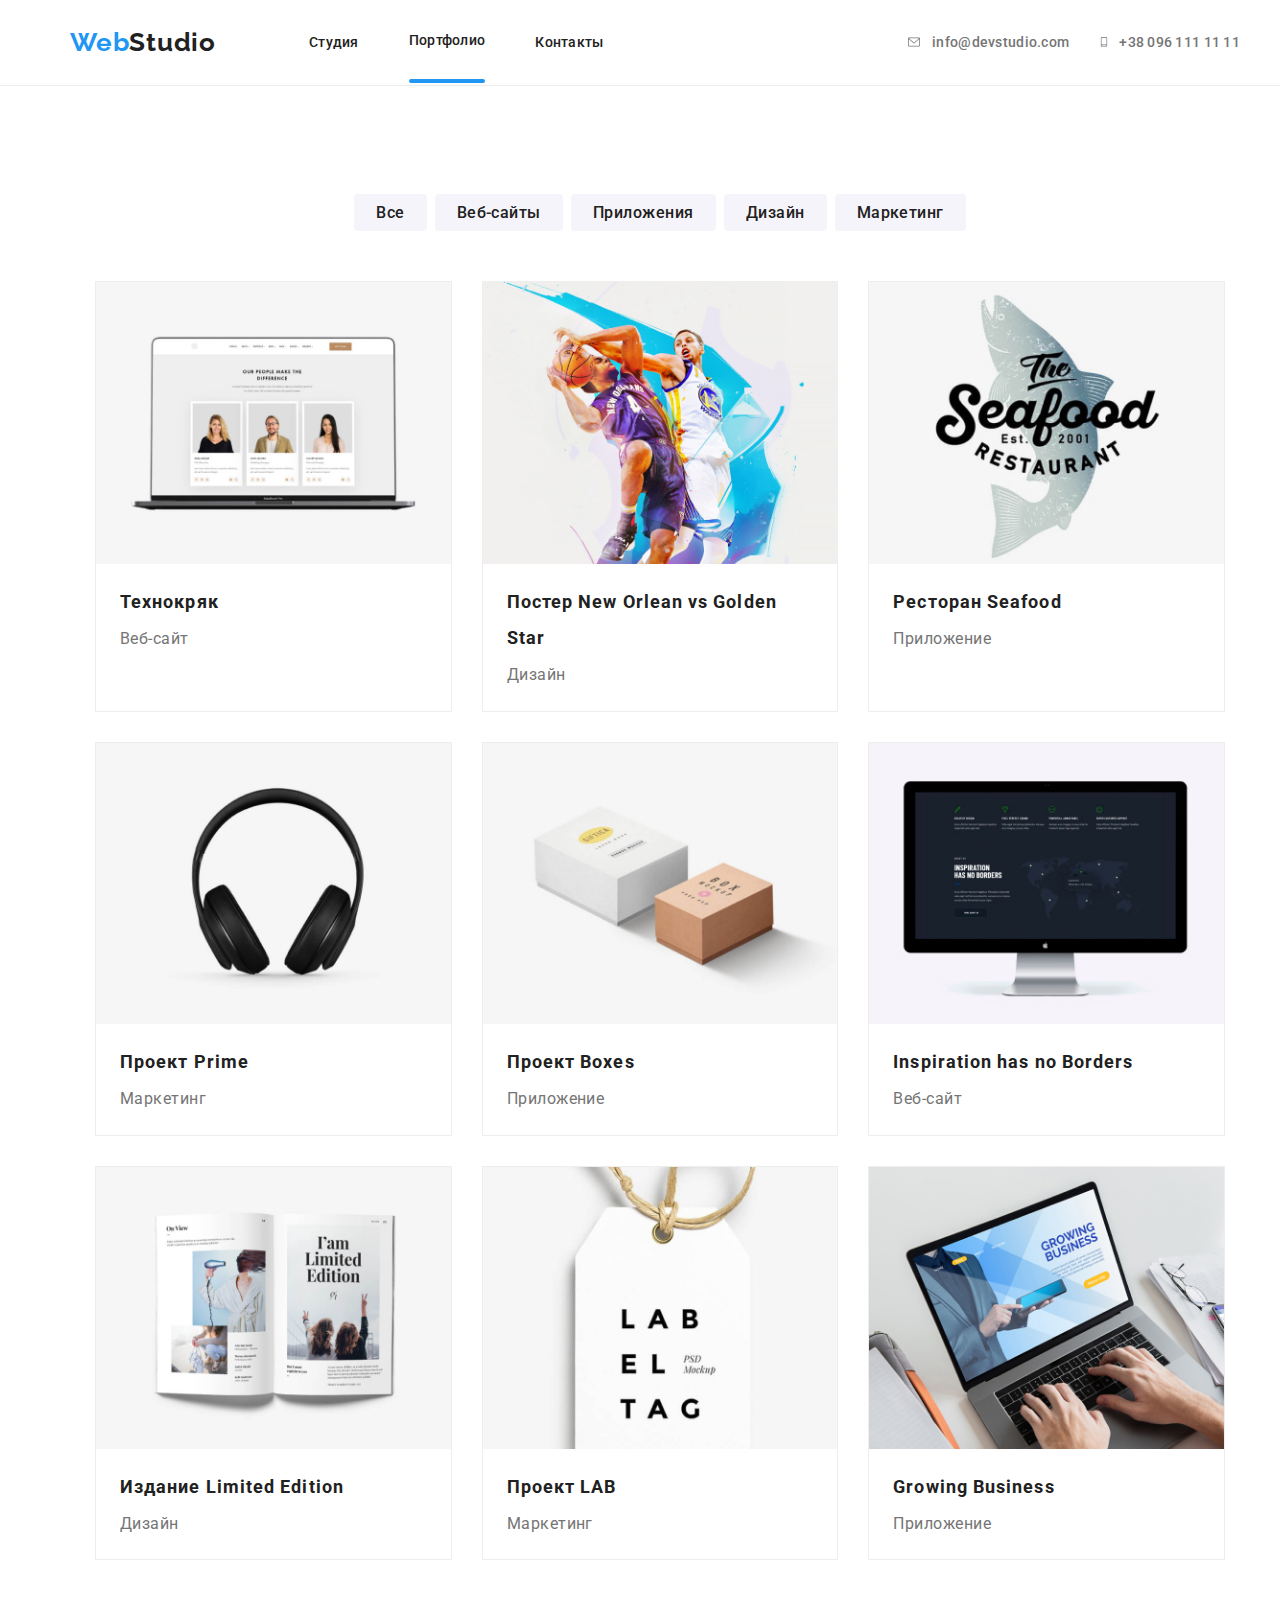
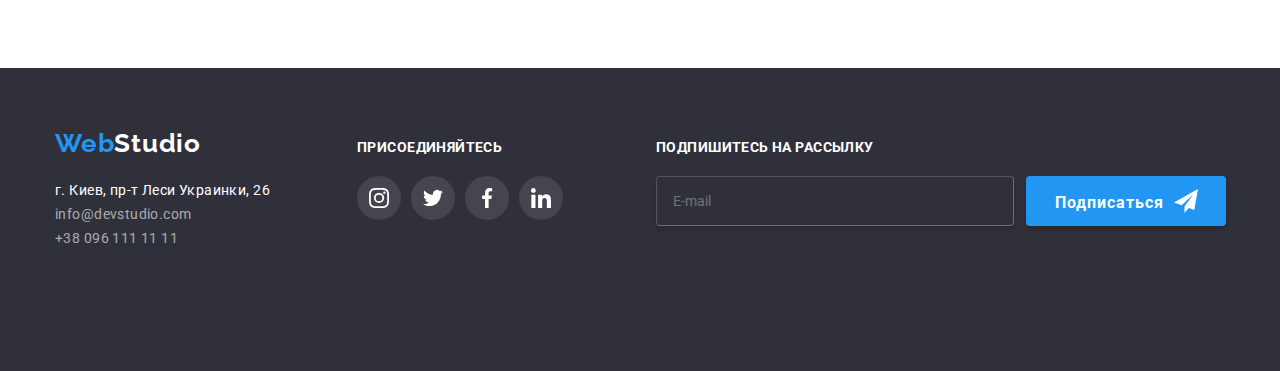
==== portfolio.html @ 93e74906 "first commit problem with burger button" ====
<!DOCTYPE html>
<html lang="ru">
  <head class="border">
    <meta charset="UTF-8" />
    <meta name="viewport" content="width=device-width, initial-scale=1.0" />
    <title>Портфолио</title>
     <link href="https://fonts.googleapis.com/css2?family=Raleway:wght@700&family=Roboto:wght@400;500;700;900&display=swap" rel="stylesheet">
     <!-- <link href="https://cdnjs.cloudflare.com/ajax/libs/modern-normalize/1.1.0/modern-normalize.min.css" rel="stylesheet"> -->
    <link rel="stylesheet" href="./css/main.min.css">
  </head>
  <body>
    <header class="page-header--border">
      <section class="section-header">
      <div class="container header-flex">
      <a href="" class="page-header__logo"><span class="page-header__logo--color">Web</span>Studio</a>
       <button type="button" 
            class="menu__button" aria-expanded="false" data-menu-button>
            <svg width="40px" height="40px" aria-label="Переключатель мобильного меню">
                <use class="icon-menu" href="/images/menu_24px.svg"></use>
                <use class="icon-cross" href="/images/sprite.svg#icon-close"></use>
            </svg>
        </button>

        <!-- Mobile backdrop -->
    <div class="menu" id="menu" data-menu>
        <div class="container mob-menu">         
            <nav class="nav">
                <ul class="navigation-list">
                    <li class="navigation-list__item">
                        <a href="./index.html"
                            class="navigation-list__link navigation-list__link--active">Студия</a>
                    </li>
                    <li class="navigation-list__item">
                        <a href="./portfolio.html" class="navigation-list__link">Портфолио</a>
                    </li>
                    <li class="navigation-list__item">
                        <a href="" class="navigation-list__link">Контакты</a>
                    </li>
                </ul>
            </nav>
              
            <div class="contacts">
                <ul class="contacts-list">
                    <li class="contacts-list__item">
                        <a href="tel:+380961111111" 
                        class="contacts-list__link contacts-list__link-phone">
                           +38 096 111 11 11</a>
                    </li>
                    <li class="contacts-list__item">
                        <a href="mailto:info@devstudio.com" class="contacts-list__link contacts-list__link-mail">
                            info@devstudio.com</a>
                    </li>
                        
                </ul>
                <ul class="social">
                    <li class="social__item">
                        <a class="social__link" href="">Instagram</a>
                    </li>
                    <li class="social__item">
                        <a class="social__link" href="">Twitter</a>
                    </li>
                    <li class="social__item">
                        <a class="social__link" href="">Facebook</a>
                    </li>
                    <li class="social__item">
                        <a class="social__link" href="">LinkedIn</a>
                    </li>
                </ul>
            </div>
        </div>
    </div>
      <nav>
        <ul class="main-nav">
          <li class="main-nav__item"><a class="main-nav__link" href="./index.html">Студия</a></li>
          <li class="main-nav__item"><a class="main-nav__link main-nav__link--active" href="">Портфолио</a></li>
          <li class="main-nav__item"><a class="main-nav__link" href="">Контакты</a></li>
        </ul>
      </nav>
      <ul class="contact-list">
        <li class ="contact-list__item"><a class ="contact-list__mail" href="mailto:info@devstudio.com">
          <svg class="icon-envelope" width= "12px" height="16px">
                <use href="/images/sprite.svg#icon-envelope "></use>
          </svg>info@devstudio.com</a></li>
        <li class ="contact-list__item"><a class ="contact-list__tel" href="tel:+38 096 111 11 11">
          <svg class="icon-smartphone" width="10px" height="16px">
                <use href= "/images/sprite.svg#icon-smartphone"></use>
          </svg>+38 096 111 11 11</a></li>
      </ul>
      </div>
      </section>
    </header>
    <main>
      <section class="button-section">
        <div class="container">
        <ul class="selection-list">
          <li class="selection-list__item"><button type="button" class="selection-list__buttons">Все</button></li>
          <li class="selection-list__item" ><button type="button" class="selection-list__buttons">Веб-сайты</button></li>
          <li class="selection-list__item"><button type="button" class="selection-list__buttons">Приложения</button></li>
          <li class="selection-list__item" ><button type="button" class="selection-list__buttons">Дизайн</button></li>
          <li class="selection-list__item"><button type="button" class="selection-list__buttons">Маркетинг</button></li>
        </ul>
   <ul class="photoes-list">
   <li class="photoes-list__item"><a href="" class="photoes-list__link">
      <div class="photoes-list__block">
         <picture>
          <source srcset="images/tehnokryak.jpg 370w, images/desktop@2x/Tehnokryak_desktop@2x.jpg 740w" type="image/jpeg" media="(min-width: 1200px)" sizes="(min-width: 1200px) 370px, 100vw">
          <source srcset="images/tablet/tehnokryakTablet.jpg 354w, images/tablet/tehnokryakTablet@2x.jpg 708w" type="image/jpeg" media="(min-width: 768px)" sizes="(min-width: 768px) 354px, 100vw">
          <source srcset="images/mobile/tehnokryakMobile.jpg 450w, images/mobile/tehnokryakMobile@2x.jpg 900w" type="image/jpeg" media="(max-width: 767px)" sizes="(max-width: 767px) 450px, 100vw">
          <img src="./images/people.jpg"
                class="photoes__image" 
                alt="планшет с изображением  трех людей">
                </picture>
        <p class="photoes-list__text">Технокряк это современная площадка распространения коронавируса. Компании используют эту платформу для цифрового шпионажа и атак на защищённые сервера конкурентов.</p></div>
      <div class="photoes-list__nameblock">
        <p class="photoes-list__name">Технокряк</p><span>Веб-сайт</span></div></a></li>
   <li class="photoes-list__item">
     <a href="" class="photoes-list__link">
     <div class="photoes-list__block">
       <picture>
          <source srcset="images/poster.jpg 370w, images/desktop@2x/Poster_desktop@2x.jpg 740w" type="image/jpeg" media="(min-width: 1200px)" sizes="(min-width: 1200px) 370px, 100vw">
          <source srcset="images/tablet/PosterTablet.jpg 354w, images/tablet/PosterTablet@2x.jpg 708w" type="image/jpeg" media="(min-width: 768px)" sizes="(min-width: 768px) 354px, 100vw">
          <source srcset="images/mobile/posterMobile.jpg 450w, images/mobile/posterMobile@2x.jpg 900w" type="image/jpeg" media="(max-width: 767px)" sizes="(max-width: 767px) 450px, 100vw">
          <img src="images/poster.jpg"
                class="photoes__image" 
                alt="два игрока баскетбола">
       </picture>
      <p class="photoes-list__text">Технокряк это современная площадка распространения коронавируса. Компании используют эту платформу для цифрового шпионажа и атак на защищённые сервера конкурентов.</p></div>
      <div class="photoes-list__nameblock">
        <p class="photoes-list__name">Постер New Orlean vs Golden Star</p><span>Дизайн<span></div></a></li>
   <li class="photoes-list__item">
     <a href="" class="photoes-list__link">
     <div class="photoes-list__block">
        <picture>
          <source srcset="images/seafood.jpg 370w, images/desktop@2x/Seafood_desktop@2x.jpg 740w" type="image/jpeg" media="(min-width: 1200px)" sizes="(min-width: 1200px) 370px, 100vw">
          <source srcset="images/tablet/SeafoodTablet.jpg 354w, images/tablet/SeafoodTablet@2x.jpg 708w" type="image/jpeg" media="(min-width: 768px)" sizes="(min-width: 768px) 354px, 100vw">
          <source srcset="images/mobile/seafoodMobile.jpg 450w, images/mobile/seafoodMobile@2x.jpg 900w" type="image/jpeg" media="(max-width: 767px)" sizes="(max-width: 767px) 450px, 100vw">
          <img src="images/seafood.jpg"
                class="photoes__image" 
                alt="рыба и надпись The Seafood restaurant">
        </picture>
      <p class="photoes-list__text">Технокряк это современная площадка распространения коронавируса. Компании используют эту платформу для цифрового шпионажа и атак на защищённые сервера конкурентов.</p></div>
       <div class="photoes-list__nameblock">
         <p class="photoes-list__name">Ресторан Seafood</p><span>Приложение</span></div></a></li>
   <li class="photoes-list__item">
     <a href="" class="photoes-list__link">
     <div class="photoes-list__block">
        <picture>
          <source srcset="images/proekt_prime.jpg 370w, images/desktop@2x/Prime_desktop@2x.jpg 740w" type="image/jpeg" media="(min-width: 1200px)" sizes="(min-width: 1200px) 370px, 100vw">
          <source srcset="images/tablet/PrimeTablet.jpg 354w, images/tablet/PrimeTablet@2x.jpg 708w" type="image/jpeg" media="(min-width: 768px)" sizes="(min-width: 768px) 354px, 100vw">
          <source srcset="images/mobile/primeMobile.jpg 450w, images/mobile/primeMobile@2x.jpg 900w" type="image/jpeg" media="(max-width: 767px)" sizes="(max-width: 767px) 450px, 100vw">
          <img src="images/proekt_prime.jpg"
                class="photoes__image" 
                alt="черные головные наушники">
        </picture>
      <p class="photoes-list__text">Технокряк это современная площадка распространения коронавируса. Компании используют эту платформу для цифрового шпионажа и атак на защищённые сервера конкурентов.</p></div>
       <div class="photoes-list__nameblock">
         <p class="photoes-list__name">Проект Prime</p><span>Маркетинг</span></div></a></li>
   <li class="photoes-list__item">
     <a href="" class="photoes-list__link">
     <div class="photoes-list__block">
        <picture>
          <source srcset="images/proekt_boxes.jpg 370w, images/desktop@2x/Boxes_desktop@2x.jpg 740w" type="image/jpeg" media="(min-width: 1200px)" sizes="(min-width: 1200px) 370px, 100vw">
          <source srcset="images/tablet/BoxesTablet.jpg 354w, images/tablet/BoxesTablet@2x.jpg 708w" type="image/jpeg" media="(min-width: 768px)" sizes="(min-width: 768px) 354px, 100vw">
          <source srcset="images/mobile/boxesMobile.jpg 450w, images/mobile/boxesMobile@2x.jpg 900w" type="image/jpeg" media="(max-width: 767px)" sizes="(max-width: 767px) 450px, 100vw">
          <img src="images/proekt_prime.jpg"
                class="photoes__image" 
                alt="две коробки">
        </picture>
      <p class="photoes-list__text">Технокряк это современная площадка распространения коронавируса. Компании используют эту платформу для цифрового шпионажа и атак на защищённые сервера конкурентов.</p></div>
       <div class="photoes-list__nameblock">
         <p class="photoes-list__name"> Проект Boxes</p><span>Приложение</span></div></a></li>
   <li class="photoes-list__item">
     <a href="" class="photoes-list__link">
     <div class="photoes-list__block">
        <picture>
          <source srcset="images/inspiration.jpg 370w, images/desktop@2x/Inspiration_Desktop@2x.jpg 740w" type="image/jpeg" media="(min-width: 1200px)" sizes="(min-width: 1200px) 370px, 100vw">
          <source srcset="images/tablet/inspirationTablet.jpg 354w, images/tablet/inspirationTablet@2x.jpg 708w" type="image/jpeg" media="(min-width: 768px)" sizes="(min-width: 768px) 354px, 100vw">
          <source srcset="images/mobile/inspirationMobile.jpg 450w, images/mobile/inspirationMobile@2x.jpg 900w" type="image/jpeg" media="(max-width: 767px)" sizes="(max-width: 767px) 450px, 100vw">
          <img src="images/inspiration.jpg"
                class="photoes__image" 
                alt="монитор компьютера">
        </picture>
      <p class="photoes-list__text">Технокряк это современная площадка распространения коронавируса. Компании используют эту платформу для цифрового шпионажа и атак на защищённые сервера конкурентов.</p></div>
       <div class="photoes-list__nameblock">
         <p class="photoes-list__name">Inspiration has no Borders</p><span>Веб-сайт</span></div></a></li>
   <li class="photoes-list__item">
     <a href="" class="photoes-list__link">
     <div class="photoes-list__block">
       <picture>
          <source srcset="images/limited_edition.jpg 370w, images/desktop@2x/Limited_desktop@2x.jpg 740w" type="image/jpeg" media="(min-width: 1200px)" sizes="(min-width: 1200px) 370px, 100vw">
          <source srcset="images/tablet/editionTablet.jpg 354w, images/tablet/editionTablet@2x.jpg 708w" type="image/jpeg" media="(min-width: 768px)" sizes="(min-width: 768px) 354px, 100vw">
          <source srcset="images/mobile/editionMobile.jpg 450w, images/mobile/editionMobile@2x.jpg 900w" type="image/jpeg" media="(max-width: 767px)" sizes="(max-width: 767px) 450px, 100vw">
          <img src="images/limited_edition.jpg"
                class="photoes__image" 
                alt="журнал в развороте">
       </picture>
      <p class="photoes-list__text">Технокряк это современная площадка распространения коронавируса. Компании используют эту платформу для цифрового шпионажа и атак на защищённые сервера конкурентов.</p></div>
       <div class="photoes-list__nameblock">
         <p class="photoes-list__name">Издание Limited Edition</p><span>Дизайн</span></div></a></li>
   <li class="photoes-list__item">
     <a href="" class="photoes-list__link">
     <div class="photoes-list__block">
        <picture>
          <source srcset="images/lab.jpg 370w, images/desktop@2x/Lab_Desktop@2x.jpg 740w" type="image/jpeg" media="(min-width: 1200px)" sizes="(min-width: 1200px) 370px, 100vw">
          <source srcset="images/tablet/labTablet.jpg 354w, images/tablet/labTablet@2x.jpg 708w" type="image/jpeg" media="(min-width: 768px)" sizes="(min-width: 768px) 354px, 100vw">
          <source srcset="images/mobile/labMobile.jpg 450w, images/mobile/labMobile@2x.jpg 900w" type="image/jpeg" media="(max-width: 767px)" sizes="(max-width: 767px) 450px, 100vw">
          <img src="images/lab.jpg"
                class="photoes__image" 
                alt="белая бирка с надписью LAB EL TAG">
       </picture>
      <p class="photoes-list__text">Технокряк это современная площадка распространения коронавируса. Компании используют эту платформу для цифрового шпионажа и атак на защищённые сервера конкурентов.</p></div>
      <div class="photoes-list__nameblock">
        <p class="photoes-list__name">Проект LAB</p><span>Маркетинг</span></div></a></li>
   <li class="photoes-list__item">
     <a href="" class="photoes-list__link">
     <div class="photoes-list__block">
       <picture>
          <source srcset="images/growing.jpg 370w, images/desktop@2x/Growing_Desktop@2x.jpg 740w" type="image/jpeg" media="(min-width: 1200px)" sizes="(min-width: 1200px) 370px, 100vw">
          <source srcset="images/tablet/growingTablet.jpg 354w, images/tablet/growingTablet@2x.jpg 708w" type="image/jpeg" media="(min-width: 768px)" sizes="(min-width: 768px) 354px, 100vw">
          <source srcset="images/mobile/growingMobile.jpg 450w, images/mobile/growingMobile@2x.jpg 900w" type="image/jpeg" media="(max-width: 767px)" sizes="(max-width: 767px) 450px, 100vw">
          <img src="images/growing.jpg"
                class="photoes__image" 
                alt="белая бирка с надписью LAB EL TAG">
       </picture>
      <p class="photoes-list__text">Технокряк это современная площадка распространения коронавируса. Компании используют эту платформу для цифрового шпионажа и атак на защищённые сервера конкурентов.</p></div>
      <div class="photoes-list__nameblock">
        <p class="photoes-list__name">Growing Business</p><span>Приложение</span></div></a></li>
   </ul>
        </div>
      </section>
    </main>
     <!--Adress-->  
    <footer>
      <section class="adress-section">
        <div class= "container">
         <div class="adress-container">   
     <a href="" class="adress-container__link"><span class="adress-container__logo--color">Web</span>Studio</a>
    <address class="adress-list">
<p class="adress-list__text">г. Киев, пр-т Леси Украинки, 26 </p>
<a class="adress-list__item" href="mailto:info@devstudio.com" > info@devstudio.com</a>
<a class="adress-list__item" href="tel:+38 096 111 11 11" >+38 096 111 11 11</a>
    </address>
      </div>  
       <!--Join us block--> 
     <div class="join-block">  
    <h3 class="join-block__title">Присоединяйтесь</h3>
    <ul class="social-footlist">
    <li class="social-footlist__item"><a href="" class="social-footlist__link" aria-label="Instagram">
        <svg class="instagram" height="20px" width="20px">
            <use href="images/sprite.svg#icon-instagram"></use>
        </svg>
    </a>
</li>
   <li class="social-footlist__item"><a href="" class="social-footlist__link" aria-label="Twitter">
        <svg class="twitter" height="20px" width="20px">
            <use href="images/sprite.svg#icon-twitter"></use>
        </svg>
    </a>
</li>
    <li class="social-footlist__item"><a href="" class="social-footlist__link" aria-label="Facebook">
         <svg class="facebook" height="20px" width="20px">
            <use href="images/sprite.svg#icon-facebook"></use>
        </svg>
    </a>
</li>
    <li class="social-footlist__item"><a href="" class="social-footlist__link" aria-label="Linkedin">
        <svg class="linkedin" height="20px" width="20px">
            <use href="images/sprite.svg#icon-linkedin"></use>
        </svg> 
    </a>
</li>
       </ul>
         </div>
         <div class="sign-block">
        <h3 class="sign-block__title">Подпишитесь на рассылку</h3>
        <form class="form-group">
        <input class="form-group__input" type="mail" name ="mail" placeholder="E-mail"/>
        <button class="form-group__button" type="submit">Подписаться
            <svg class="icon-send" width="24px" height="24px">
                <use href="images/sprite.svg#icon-icon-send"></use>
            </svg>
        </button>
        </form>
    </div>
        </div>
    </section>
    </footer>
  </body>
  <script src="menu.js"></script>
</html>
---- css/main.min.css ----
/*! modern-normalize v1.1.0 | MIT License | https://github.com/sindresorhus/modern-normalize */*,::before,::after{-webkit-box-sizing:border-box;box-sizing:border-box}html{line-height:1.15;-webkit-text-size-adjust:100%;-moz-tab-size:4;-o-tab-size:4;tab-size:4}body{margin:0;font-family:system-ui,-apple-system,"Segoe UI",Roboto,Helvetica,Arial,sans-serif,"Apple Color Emoji","Segoe UI Emoji"}hr{height:0;color:inherit}abbr[title]{-webkit-text-decoration:underline dotted;text-decoration:underline dotted}b,strong{font-weight:bolder}code,kbd,samp,pre{font-family:ui-monospace,SFMono-Regular,Consolas,"Liberation Mono",Menlo,monospace;font-size:1em}small{font-size:80%}sub,sup{font-size:75%;line-height:0;position:relative;vertical-align:baseline}sub{bottom:-0.25em}sup{top:-0.5em}table{text-indent:0;border-color:inherit}button,input,optgroup,select,textarea{font-family:inherit;font-size:100%;line-height:1.15;margin:0}button,select{text-transform:none}button,[type=button],[type=reset],[type=submit]{-webkit-appearance:button}::-moz-focus-inner{border-style:none;padding:0}:-moz-focusring{outline:1px dotted ButtonText}:-moz-ui-invalid{box-shadow:none}legend{padding:0}progress{vertical-align:baseline}::-webkit-inner-spin-button,::-webkit-outer-spin-button{height:auto}[type=search]{-webkit-appearance:textfield;outline-offset:-2px}::-webkit-search-decoration{-webkit-appearance:none}::-webkit-file-upload-button{-webkit-appearance:button;font:inherit}summary{display:list-item}html{-webkit-box-sizing:border-box;box-sizing:border-box}*,*::before,*::after{-webkit-box-sizing:inherit;box-sizing:inherit}body{display:block;background-color:#fff;color:#212121;font-family:"Roboto",sans-serif;font-size:14px;font-weight:700}h1,h2,h3,h4,h5,h6,p{margin:0;padding:0}a{text-decoration:none}ul{list-style:none}img{display:block;max-width:100%;height:auto}.item{padding:0;margin:0;list-style:none}.container{padding-left:15px;padding-right:15px;margin:0 auto}@media screen and (min-width: 480px){.container{width:480px}}@media screen and (min-width: 768px){.container{width:768px}}@media screen and (min-width: 1200px){.container{width:1200px}}.header-flex{display:-webkit-box;display:-ms-flexbox;display:flex;-webkit-box-align:center;-ms-flex-align:center;align-items:center}.sign-block__title,.join-block__title{font-size:14px;line-height:1.2;letter-spacing:.03em;text-transform:uppercase;margin-bottom:20px;color:#fff}.page-header__logo{font-family:"Raleway",sans-serif;font-style:normal;font-weight:700;font-size:26px;line-height:1.2;letter-spacing:.03em;color:#212121;-webkit-box-align:center;-ms-flex-align:center;align-items:center;-ms-flex-item-align:center;align-self:center}.page-header__logo--color{color:#2196f3}.menu__button{display:-webkit-inline-box;display:-ms-inline-flexbox;display:inline-flex;margin:0;padding:0;border:none;background-color:transparent;position:relative;z-index:100;margin-left:auto}.menu__button svg{fill:#212121}@media screen and (min-width: 768px){.menu__button{display:none}}.menu__button:hover svg,.menu__button:focus svg{fill:#2196f3}.menu__button .icon-menu{display:block;z-index:90}.menu__button .icon-cross{display:none}.menu__button.is-open .icon-cross{display:block;z-index:90}.menu__button.is-open .icon-menu{display:none}.menu.is-open{opacity:1;visibility:visible}@media screen and (max-width: 767px){.menu{position:fixed;top:0;left:0;width:100vw;height:100vh;background-color:#fff;z-index:99;opacity:0;visibility:hidden;-webkit-transition:opacity 250ms cubic-bezier(0.4, 0, 0.2, 1),visibility 250ms cubic-bezier(0.4, 0, 0.2, 1);-o-transition:opacity 250ms cubic-bezier(0.4, 0, 0.2, 1),visibility 250ms cubic-bezier(0.4, 0, 0.2, 1);transition:opacity 250ms cubic-bezier(0.4, 0, 0.2, 1),visibility 250ms cubic-bezier(0.4, 0, 0.2, 1)}.menu.is-hidden{opacity:1;visibility:visible}}.mob-menu{position:relative;height:100%;background-color:#fff;display:-webkit-box;display:-ms-flexbox;display:flex;-webkit-box-orient:vertical;-webkit-box-direction:normal;-ms-flex-direction:column;flex-direction:column;-webkit-box-pack:justify;-ms-flex-pack:justify;justify-content:space-between;padding-top:10px;padding-bottom:48px;overflow:hidden}@media screen and (min-width: 768px){.mob-menu{display:none}}.navigation-list__link{display:block;font-weight:500;font-size:40px;line-height:1.17;letter-spacing:.02em;color:#212121;text-decoration:none;margin-top:30px}.navigation-list__link:not(last-child){margin-bottom:32px}.navigation-list__link--active{font-weight:500;font-size:40px;line-height:1.17;letter-spacing:.02em;color:#2196f3}@media screen and (min-width: 767px){.contacts-list{padding-top:21px;padding-bottom:21px}}@media screen and (min-width: 768px){.contacts-list__item:not(:last-child){margin-bottom:10px}}@media screen and (min-width: 1200px){.contacts-list__item:not(:last-child){margin-right:30px;margin-bottom:0px}}.contacts-list__link{display:-webkit-box;display:-ms-flexbox;display:flex;-webkit-box-align:center;-ms-flex-align:center;align-items:center;color:#757575;font-weight:500;font-size:14px;line-height:1.14;letter-spacing:.02em;text-decoration:none}@media screen and (min-width: 767px){.contacts-list__link:hover,.contacts-list__link:focus{color:#2196f3;-webkit-transition:color 250ms cubic-bezier(0.4, 0, 0.2, 1);-o-transition:color 250ms cubic-bezier(0.4, 0, 0.2, 1);transition:color 250ms cubic-bezier(0.4, 0, 0.2, 1)}}@media screen and (min-width: 768px)and (max-width: 1199px){.contacts-list__link{font-size:12px;line-height:1.16}}.contacts-list__link-phone{font-weight:500;font-size:34px;line-height:1.17;letter-spacing:.02em;color:#2196f3}@media screen and (max-width: 768px){.contacts-list__link-phone{margin-bottom:32px}}.contacts-list__link-mail{font-weight:500;font-size:24px;line-height:1.16;letter-spacing:.02em;color:#757575}.social{display:-webkit-box;display:-ms-flexbox;display:flex;-ms-flex-wrap:wrap;flex-wrap:wrap;margin-top:64px}.social__item{padding-right:10px}.social__item:not(:first-child){padding-left:10px}.social__item:not(:last-child){border-right:1px solid rgba(33,33,33,.2)}.social__link{font-weight:500;font-size:18px;line-height:1.22;letter-spacing:.02em;color:#2196f3}.section-header{padding-left:15px;padding-right:15px;margin:0 auto}@media screen and (min-width: 481px)and (max-width: 768px){.section-header{max-width:768px}}@media screen and (min-width: 769px){.section-header{max-width:1200px}}.main-nav{display:none;visibility:hidden}@media screen and (min-width: 768px)and (max-width: 1200px){.main-nav{visibility:visible;display:-webkit-box;display:-ms-flexbox;display:flex;-webkit-box-align:center;-ms-flex-align:center;align-items:center;margin-left:88px;margin-top:0;margin-bottom:0;padding-left:0}}@media screen and (min-width: 1200px){.main-nav{visibility:visible;display:-webkit-box;display:-ms-flexbox;display:flex;margin-left:93px;-webkit-box-align:center;-ms-flex-align:center;align-items:center;margin-top:0;margin-bottom:0;padding-left:0}}.main-nav__link{font-family:"Roboto",sans-serif;font-weight:500;font-size:14px;line-height:1.2;letter-spacing:.02em;color:#212121;cursor:pointer;display:block;padding-top:32px;padding-bottom:32px;-webkit-transition:color 250ms cubic-bezier(0.4, 0, 0.2, 1);-o-transition:color 250ms cubic-bezier(0.4, 0, 0.2, 1);transition:color 250ms cubic-bezier(0.4, 0, 0.2, 1)}.main-nav__item:not(:last-child){margin-right:50px}.main-nav__link:hover,.main-nav__link:focus{color:#2196f3}.main-nav__link--active::after{content:"";position:relative;display:block;top:30px;bottom:-1px;width:100%;height:4px;border-radius:2px;background-color:#2196f3;-webkit-animation:zoomIn .5s ease;animation:zoomIn .5s ease}@-webkit-keyframes zoomIn{from{opacity:0;-webkit-transform:scale3d(0.3, 0.3, 0.3);transform:scale3d(0.3, 0.3, 0.3)}50%{opacity:1}}@keyframes zoomIn{from{opacity:0;-webkit-transform:scale3d(0.3, 0.3, 0.3);transform:scale3d(0.3, 0.3, 0.3)}50%{opacity:1}}.contact-list{display:none;visibility:hidden}@media screen and (min-width: 768px){.contact-list{visibility:visible;display:block}}@media screen and (min-width: 1200px){.contact-list{visibility:visible;display:-webkit-box;display:-ms-flexbox;display:flex;-ms-flex-line-pack:center;align-content:center;margin:0;margin-left:auto;padding:0}}.contact-list__item{color:#757575;font-style:normal;font-weight:500;line-height:1.2;letter-spacing:.02em;fill:#757575}@media screen and (min-width: 768px){.contact-list__item{font-size:12px}}@media screen and (min-width: 1200px){.contact-list__item{font-size:14px}}@media screen and (min-width: 1200px){.contact-list__item:last-child{margin-left:30px}}.contact-list__mail,.contact-list__tel{display:-webkit-box;display:-ms-flexbox;display:flex;-webkit-box-align:center;-ms-flex-align:center;align-items:center;-webkit-box-pack:center;-ms-flex-pack:center;justify-content:center;color:#757575;-webkit-transition:color 250ms cubic-bezier(0.4, 0, 0.2, 1);-o-transition:color 250ms cubic-bezier(0.4, 0, 0.2, 1);transition:color 250ms cubic-bezier(0.4, 0, 0.2, 1)}@media screen and (min-width: 1200px){.contact-list__mail,.contact-list__tel{padding-top:32px;padding-bottom:32px}}.contact-list__mail{display:-webkit-box;display:-ms-flexbox;display:flex;-webkit-box-align:center;-ms-flex-align:center;align-items:center}@media screen and (min-width: 768px)and (max-width: 1200px){.contact-list__mail{margin-bottom:10px}}.icon-envelope{margin-right:10px;margin-left:15px}.contact-list__mail:hover .icon-envelope,.contact-list__mail:focus .icon-envelope{fill:#2196f3}@media screen and (min-width: 768px){.icon-envelope{width:14px;height:10px}}@media screen and (min-width: 1200px){.icon-envelope{width:16px;height:12px}}.icon-smartphone{margin-right:10px}.contact-list__tel:hover .icon-smartphone,.contact-list__tel:focus .icon-smartphone{fill:#2196f3}@media screen and (min-width: 768px){.icon-smartphone{width:10px;height:14px}}@media screen and (min-width: 1200px){.icon-smartphone{width:10px;height:16px}}.contact-list__item:hover .contact-list__mail,.contact-list__item:focus .contact-list__mail{color:#2196f3}.contact-list__item:hover .contact-list__tel,.contact-list__item:focus .contact-list__tel{color:#2196f3}.hero{padding:200px 15px;margin:0 auto;width:100%;background-image:-webkit-gradient(linear, left top, right top, from(rgba(47, 48, 58, 0.5)), to(rgba(47, 48, 58, 0.3))),url(/images/mobile/imgMobile.jpg);background-image:-o-linear-gradient(left, rgba(47, 48, 58, 0.5), rgba(47, 48, 58, 0.3)),url(/images/mobile/imgMobile.jpg);background-image:linear-gradient(to right, rgba(47, 48, 58, 0.5), rgba(47, 48, 58, 0.3)),url(/images/mobile/imgMobile.jpg);background-size:cover;background-color:#2f303a}@media(min-device-pixel-ratio: 2),(-webkit-min-device-pixel-ratio: 2),(-o-min-device-pixel-ratio: 2/1),(min-resolution: 192dpi),(min-resolution: 2dppx){.hero{background-image:-webkit-gradient(linear, left top, right top, from(rgba(47, 48, 58, 0.5)), to(rgba(47, 48, 58, 0.3))),url(/images/mobile/imgMobile@2x.jpg);background-image:-o-linear-gradient(left, rgba(47, 48, 58, 0.5), rgba(47, 48, 58, 0.3)),url(/images/mobile/imgMobile@2x.jpg);background-image:linear-gradient(to right, rgba(47, 48, 58, 0.5), rgba(47, 48, 58, 0.3)),url(/images/mobile/imgMobile@2x.jpg)}}@media screen and (min-width: 768px){.hero{background-image:-webkit-gradient(linear, left top, right top, from(rgba(47, 48, 58, 0.5)), to(rgba(47, 48, 58, 0.3))),url(/images/tablet/HeaderTablet.jpg);background-image:-o-linear-gradient(left, rgba(47, 48, 58, 0.5), rgba(47, 48, 58, 0.3)),url(/images/tablet/HeaderTablet.jpg);background-image:linear-gradient(to right, rgba(47, 48, 58, 0.5), rgba(47, 48, 58, 0.3)),url(/images/tablet/HeaderTablet.jpg);background-size:cover}}@media screen and (min-width: 768px)and (min-device-pixel-ratio: 2),screen and (min-width: 768px)and (-webkit-min-device-pixel-ratio: 2),screen and (min-width: 768px)and (-o-min-device-pixel-ratio: 2/1),screen and (min-width: 768px)and (min-resolution: 192dpi),screen and (min-width: 768px)and (min-resolution: 2dppx){.hero{background-image:-webkit-gradient(linear, left top, right top, from(rgba(47, 48, 58, 0.5)), to(rgba(47, 48, 58, 0.3))),url(/images/tablet/HeaderTablet@2x.jpg);background-image:-o-linear-gradient(left, rgba(47, 48, 58, 0.5), rgba(47, 48, 58, 0.3)),url(/images/tablet/HeaderTablet@2x.jpg);background-image:linear-gradient(to right, rgba(47, 48, 58, 0.5), rgba(47, 48, 58, 0.3)),url(/images/tablet/HeaderTablet@2x.jpg)}}@media screen and (min-width: 1200px){.hero{background-image:-webkit-gradient(linear, left top, right top, from(rgba(47, 48, 58, 0.5)), to(rgba(47, 48, 58, 0.3))),url(/images/Img.jpg);background-image:-o-linear-gradient(left, rgba(47, 48, 58, 0.5), rgba(47, 48, 58, 0.3)),url(/images/Img.jpg);background-image:linear-gradient(to right, rgba(47, 48, 58, 0.5), rgba(47, 48, 58, 0.3)),url(/images/Img.jpg);background-size:cover}}@media screen and (min-width: 1200px)and (min-device-pixel-ratio: 2),screen and (min-width: 1200px)and (-webkit-min-device-pixel-ratio: 2),screen and (min-width: 1200px)and (-o-min-device-pixel-ratio: 2/1),screen and (min-width: 1200px)and (min-resolution: 192dpi),screen and (min-width: 1200px)and (min-resolution: 2dppx){.hero{background-image:-webkit-gradient(linear, left top, right top, from(rgba(47, 48, 58, 0.5)), to(rgba(47, 48, 58, 0.3))),url(/images/desktop@2x/ImgDesktop@2x.jpg);background-image:-o-linear-gradient(left, rgba(47, 48, 58, 0.5), rgba(47, 48, 58, 0.3)),url(/images/desktop@2x/ImgDesktop@2x.jpg);background-image:linear-gradient(to right, rgba(47, 48, 58, 0.5), rgba(47, 48, 58, 0.3)),url(/images/desktop@2x/ImgDesktop@2x.jpg);background-size:cover}}.hero-title{font-size:26px;line-height:1.6;max-width:360px;color:#fff;font-weight:900;letter-spacing:.06em;text-transform:uppercase;font-family:"Roboto",sans-serif;text-align:center;margin-right:auto;margin-left:auto;margin-bottom:30px}@media screen and (min-width: 1200px){.hero-title{font-size:44px;line-height:1.4;max-width:696px}}.hero-button{display:-webkit-box;display:-ms-flexbox;display:flex;-webkit-box-align:center;-ms-flex-align:center;align-items:center;-webkit-box-pack:center;-ms-flex-pack:center;justify-content:center;text-align:center;font-weight:700;font-size:16px;line-height:1.9;color:#fff;border-radius:4px;cursor:pointer;width:200px;height:50px;border:1px solid transparent;background-color:#2196f3;margin-left:auto;margin-right:auto;overflow:hidden;-webkit-transition:background-color 250ms cubic-bezier(0.4, 0, 0.2, 1),color 250ms cubic-bezier(0.4, 0, 0.2, 1);-o-transition:background-color 250ms cubic-bezier(0.4, 0, 0.2, 1),color 250ms cubic-bezier(0.4, 0, 0.2, 1);transition:background-color 250ms cubic-bezier(0.4, 0, 0.2, 1),color 250ms cubic-bezier(0.4, 0, 0.2, 1)}.hero-button:hover,.hero-button:focus{-webkit-box-shadow:0px,4px,4px,0px rgba(0,0,0,.15);box-shadow:0px,4px,4px,0px rgba(0,0,0,.15);background-color:#1194f8;border:1px solid #047abe}.backdrop{position:fixed;top:0;left:0;width:100%;height:100%;background-color:rgba(0,0,0,.2)}.is-hidden{opacity:0;visibility:visible;pointer-events:none;-webkit-transition:opacity 250ms ease;-o-transition:opacity 250ms ease;transition:opacity 250ms ease}.modal-block{position:absolute;top:50%;left:50%;-webkit-transform:translate(-50%, -50%);-ms-transform:translate(-50%, -50%);transform:translate(-50%, -50%);height:581px;width:528px;-webkit-box-shadow:0px 1px 3px rgba(0,0,0,.12),0px 1px 1px rgba(0,0,0,.14),0px 2px 1px rgba(0,0,0,.2);box-shadow:0px 1px 3px rgba(0,0,0,.12),0px 1px 1px rgba(0,0,0,.14),0px 2px 1px rgba(0,0,0,.2);border-radius:4px;background-color:#fff;opacity:1;-webkit-transition:opacity 250ms ease-in;-o-transition:opacity 250ms ease-in;transition:opacity 250ms ease-in}.modal-block__btn--closed{position:absolute;top:8px;right:8px;padding:0;margin:0;cursor:pointer;width:30px;height:30px;background-color:#fff;border:1px solid rgba(0,0,0,.1);border-radius:50%;font-size:25px;display:-webkit-box;display:-ms-flexbox;display:flex;-webkit-box-align:center;-ms-flex-align:center;align-items:center;-webkit-box-pack:center;-ms-flex-pack:center;justify-content:center;-webkit-transition:color 250ms cubic-bezier(0.4, 0, 0.2, 1);-o-transition:color 250ms cubic-bezier(0.4, 0, 0.2, 1);transition:color 250ms cubic-bezier(0.4, 0, 0.2, 1)}.modal-block__btn--closed:hover,.modal-block__btn--closed:focus{color:#2196f3}.modal-group{margin:40px}.modal-group__title{font-style:normal;font-weight:900;font-size:20px;line-height:1;letter-spacing:.03em;color:#212121;margin-bottom:12px}.modal-form{display:-webkit-box;display:-ms-flexbox;display:flex;-webkit-box-align:center;-ms-flex-align:center;align-items:center;-webkit-box-pack:center;-ms-flex-pack:center;justify-content:center;display:block}.modal-form__label{font-style:normal;font-weight:400;font-size:12px;line-height:1.2;letter-spacing:.01em;color:#757575}.modal-form__input{width:100%;height:40px;border:1px solid rgba(33,33,33,.2);-webkit-box-sizing:border-box;box-sizing:border-box;border-radius:4px;margin-bottom:10px;margin-top:4px;padding:0px 10px 0px 42px;-webkit-transition:border-color 250ms cubic-bezier(0.4, 0, 0.2, 1);-o-transition:border-color 250ms cubic-bezier(0.4, 0, 0.2, 1);transition:border-color 250ms cubic-bezier(0.4, 0, 0.2, 1)}.modal-form__input--position{position:relative;width:100%}.modal-form__input--position:hover .modal-form__input,.modal-form__input--position:focus .modal-form__input{border-color:#2196f3}.modal-form__icon{position:absolute;width:18px;height:18px;left:12px;top:0;-webkit-transform:translateY(-10%);-ms-transform:translateY(-10%);transform:translateY(-10%);fill:#212121;-webkit-transition:fill 250ms cubic-bezier(0.4, 0, 0.2, 1);-o-transition:fill 250ms cubic-bezier(0.4, 0, 0.2, 1);transition:fill 250ms cubic-bezier(0.4, 0, 0.2, 1)}.modal-form__input:hover+.modal-form__icon,.modal-form__input:focus+.modal-form__icon{fill:#2196f3}.modal-form__comment{width:100%;height:120px;resize:none;border:1px solid rgba(33,33,33,.2);-webkit-box-sizing:border-box;box-sizing:border-box;border-radius:4px;margin-top:4px;margin-bottom:20px;-webkit-transition:border-color 250ms cubic-bezier(0.4, 0, 0.2, 1);-o-transition:border-color 250ms cubic-bezier(0.4, 0, 0.2, 1);transition:border-color 250ms cubic-bezier(0.4, 0, 0.2, 1)}.modal-form__comment:hover,.modal-form__comment:focus{border-color:#2196f3}.modal-form__comment:hover[placeholder],.modal-form__comment:focus[placeholder]{font-style:normal;font-weight:400;font-size:12px;line-height:1.2;letter-spacing:.01em;color:rgba(255,255,255,.6);padding:12px 16px}.modal-form__btn--send{width:200px;height:50px;background-color:#188ce8;border:transparent;-webkit-box-shadow:0px 4px 4px rgba(0,0,0,.15);box-shadow:0px 4px 4px rgba(0,0,0,.15);border-radius:4px;font-style:normal;font-weight:700;font-size:16px;line-height:1.8;letter-spacing:.06em;color:#fff;text-align:center;-webkit-box-pack:center;-ms-flex-pack:center;justify-content:center;margin-left:124px;margin-top:20px;cursor:pointer}.checkbox{font-style:normal;font-weight:400;font-size:14px;line-height:1.7;letter-spacing:.03em;color:#757575;display:-webkit-box;display:-ms-flexbox;display:flex;-webkit-box-align:center;-ms-flex-align:center;align-items:center}.checkbox-body{position:absolute;z-index:-1;opacity:0}.checkbox::before{content:"";display:block;width:16px;height:16px;border:1px solid #212121;border-radius:2px;margin-left:8px;margin-right:8px;-webkit-transition:border-color 250ms cubic-bezier(0.4, 0, 0.2, 1);-o-transition:border-color 250ms cubic-bezier(0.4, 0, 0.2, 1);transition:border-color 250ms cubic-bezier(0.4, 0, 0.2, 1)}.checkbox-body:hover+.checkbox::before,.checkbox-body:focus+.checkbox::before{border-color:#2196f3}.checkbox-body:checked+.checkbox::before{background-color:#2196f3;background-image:url(../images/icon-check.svg);background-repeat:no-repeat;background-position:center;background-size:contain;border-color:transparent;-webkit-transition:background-image 250ms cubic-bezier(0.4, 0, 0.2, 1);-o-transition:background-image 250ms cubic-bezier(0.4, 0, 0.2, 1);transition:background-image 250ms cubic-bezier(0.4, 0, 0.2, 1)}.checkbox__link{text-decoration:underline;color:#2196f3}.do-section{background-color:#fff;padding:60px 15px;margin:0 auto}@media screen and (min-width: 1200px){.do-section{padding:94px 15px}}.do-list{display:block;padding-left:0;margin:0}@media screen and (min-width: 768px)and (max-width: 1199px){.do-list{display:-webkit-box;display:-ms-flexbox;display:flex;-ms-flex-wrap:wrap;flex-wrap:wrap}}@media screen and (min-width: 1200px){.do-list{display:-webkit-box;display:-ms-flexbox;display:flex;-webkit-box-pack:center;-ms-flex-pack:center;justify-content:center}}@media screen and (min-width: 480px){.do-list__item{max-width:450px;margin-bottom:30px}}@media screen and (min-width: 768px)and (max-width: 1199px){.do-list__item{max-width:354px;width:50%;margin-bottom:30px}.do-list__item:nth-child(even){margin-left:30px}}@media screen and (min-width: 1200px){.do-list__item:not(:last-child){margin-right:30px}}.do-list__block{max-width:450px;height:120px;background-color:#f5f4fa;border-radius:4px;margin-bottom:30px;display:-webkit-box;display:-ms-flexbox;display:flex;-webkit-box-pack:center;-ms-flex-pack:center;justify-content:center;-webkit-box-align:center;-ms-flex-align:center;align-items:center}@media screen and (min-width: 1200px){.do-list__block{display:-webkit-box;display:-ms-flexbox;display:flex;-webkit-box-align:center;-ms-flex-align:center;align-items:center;-webkit-box-pack:center;-ms-flex-pack:center;justify-content:center;max-width:270px}}.do-list__title{font-weight:700;font-size:14px;line-height:1.5;letter-spacing:.03em;text-transform:uppercase;margin-bottom:10px}.do-list__paragraf{font-weight:400;font-style:normal;font-size:14px;line-height:1.5;letter-spacing:.03em;color:#757575;text-align:left}.picture-section{background-color:#fff;padding:0 15px 94px;margin:0 auto}@media screen and (max-width: 1199px){.picture-section{display:none;visibility:hidden}}.picture-section__title{font-weight:700;font-size:36px;line-height:1.2;letter-spacing:.03em;text-align:center;margin-bottom:50px}.picture-list{display:-webkit-box;display:-ms-flexbox;display:flex;margin:0;padding:0}.picture-list__item:not(:last-child){margin-right:30px}.picture-list__thumb{position:relative}.picture-list__text{position:absolute;bottom:0;right:0;background-color:rgba(47,48,58,.8);width:100%;height:70px;display:-webkit-box;display:-ms-flexbox;display:flex;color:#fff;font-style:700;font-size:14px;line-height:1;letter-spacing:.03em;text-transform:uppercase;-webkit-box-pack:center;-ms-flex-pack:center;justify-content:center;-webkit-box-align:center;-ms-flex-align:center;align-items:center}.team-section{background-color:#f5f4fa;margin:0 auto;padding-bottom:60px;padding-top:60px}@media screen and (min-width: 1200px){.team-section{padding-bottom:94px;padding-top:94px}}.team-section__title{font-weight:700;font-size:28px;line-height:1.2;text-align:center;letter-spacing:.03em;text-align:center;margin-bottom:30px}@media screen and (min-width: 1200px){.team-section__title{margin-bottom:50px;font-size:36px}}.photo-list{display:-webkit-box;display:-ms-flexbox;display:flex;-ms-flex-wrap:wrap;flex-wrap:wrap;padding:0;margin:0}@media screen and (min-width: 768px){.photo-list__item:not(:last-child){margin-right:30px}}@media screen and (max-width: 1199px){.photo-list{-webkit-box-pack:center;-ms-flex-pack:center;justify-content:center;-webkit-box-align:center;-ms-flex-align:center;align-items:center}}.photo-list__name{font-weight:500;font-size:16px;line-height:1.2;letter-spacing:.03em;margin-bottom:10px}.photo-list__block{padding:36px 20px;text-align:center;background-color:#fff;max-width:100%}.photo-list__position{font-weight:400;font-size:16px;line-height:1.2;letter-spacing:.03em;color:#757575}.photo-list__item{-webkit-box-shadow:0px 2px 1px 0px rgba(0,0,0,.2),0px 1px 1px 0px rgba(0,0,0,.14),0px 1px 3px 0px rgba(0,0,0,.12);box-shadow:0px 2px 1px 0px rgba(0,0,0,.2),0px 1px 1px 0px rgba(0,0,0,.14),0px 1px 3px 0px rgba(0,0,0,.12);border-radius:4px}@media screen and (max-width: 767px){.photo-list__item{margin:0px}.photo-list__item:not(:last-child){margin-bottom:30px}}@media screen and (min-width: 768px)and (max-width: 1199px){.photo-list__item{margin-bottom:30px}.photo-list__item:nth-last-child(-n+2){margin-bottom:0px}.photo-list__item:nth-child(even){margin-right:0px}}@media screen and (min-width: 1200px){.photo-list__item{margin-bottom:0}}.social-list{display:-webkit-box;display:-ms-flexbox;display:flex;-webkit-box-align:center;-ms-flex-align:center;align-items:center;-webkit-box-pack:center;-ms-flex-pack:center;justify-content:center;margin:0;padding:0;margin-top:16px}.social-list__item:not(:last-child){margin-right:10px}.social-list__link{height:44px;width:44px;border-radius:50%;border:1px solid transparent;display:-webkit-box;display:-ms-flexbox;display:flex;-webkit-box-align:center;-ms-flex-align:center;align-items:center;-webkit-box-pack:center;-ms-flex-pack:center;justify-content:center;fill:#afb1b8;background-color:#fff;-webkit-transition:all 250ms cubic-bezier(0.4, 0, 0.2, 1);-o-transition:all 250ms cubic-bezier(0.4, 0, 0.2, 1);transition:all 250ms cubic-bezier(0.4, 0, 0.2, 1)}.social-list__link:hover,.social-list__link:focus{background-color:#2196f3;fill:#fff}.social-list__link:hover .instagram,.social-list__link:focus .instagram,.social-list__link:hover .facebook,.social-list__link:focus .facebook,.social-list__link:hover .linkedin,.social-list__link:focus .linkedin{fill:#fff}.social-list__linksvg{-webkit-transition:fill 250ms cubic-bezier(0.4, 0, 0.2, 1);-o-transition:fill 250ms cubic-bezier(0.4, 0, 0.2, 1);transition:fill 250ms cubic-bezier(0.4, 0, 0.2, 1)}.client-section{background-color:#fff;margin:0 auto}@media screen and (max-width: 1199px){.client-section{padding-top:60px;padding-bottom:60px}}@media screen and (min-width: 1200px){.client-section{padding-top:94px;padding-bottom:94px}}.client-section__title{font-weight:700;font-size:28px;line-height:1.2;text-align:center;letter-spacing:.03em;margin-bottom:30px}@media screen and (min-width: 1200px){.client-section__title{margin-bottom:50px;text-align:center;font-size:36px}}.client-section .client-list{display:-webkit-box;display:-ms-flexbox;display:flex;-ms-flex-wrap:wrap;flex-wrap:wrap;-webkit-box-align:center;-ms-flex-align:center;align-items:center;-webkit-box-pack:center;-ms-flex-pack:center;justify-content:center;margin:0;padding:0}@media screen and (min-width: 480px){.client-section .client-list{margin:-15px}}@media screen and (min-width: 1200px){.client-section .client-list{-ms-flex-wrap:nowrap;flex-wrap:nowrap;margin:0;padding:0}}.client-section .client-list__item{cursor:pointer;margin:15px;-ms-flex-preferred-size:calc((100% - 2 * 30px) / 2);flex-basis:calc((100% - 2 * 30px) / 2)}@media screen and (min-width: 768px){.client-section .client-list__item{-ms-flex-preferred-size:calc((100% - 6 * 15px) / 3);flex-basis:calc((100% - 6 * 15px) / 3)}}@media screen and (min-width: 1200px){.client-section .client-list__item{-ms-flex-preferred-size:0;flex-basis:0}.client-section .client-list__item:not(:last-child){margin-right:30px}}.client-section .client-list__link{display:-webkit-inline-box;display:-ms-inline-flexbox;display:inline-flex;-webkit-box-align:center;-ms-flex-align:center;align-items:center;-webkit-box-pack:center;-ms-flex-pack:center;justify-content:center;width:226px;height:92px;border-radius:4px;border:1px solid #afb1b8;fill:#afb1b8;-webkit-transition:all 250ms cubic-bezier(0.4, 0, 0.2, 1);-o-transition:all 250ms cubic-bezier(0.4, 0, 0.2, 1);transition:all 250ms cubic-bezier(0.4, 0, 0.2, 1)}@media screen and (min-width: 768px){.client-section .client-list__link{width:226px}}@media screen and (min-width: 1200px){.client-section .client-list__link{width:170px}}.client-section .client-list__link:hover,.client-section .client-list__link:focus{border-color:#2196f3}.client-section .client-list__link:hover .union,.client-section .client-list__link:focus .union,.client-section .client-list__link:hover .logo-icon,.client-section .client-list__link:focus .logo-icon,.client-section .client-list__link:hover .object,.client-section .client-list__link:focus .object,.client-section .client-list__link:hover .group,.client-section .client-list__link:focus .group,.client-section .client-list__link:hover .group-icon,.client-section .client-list__link:focus .group-icon,.client-section .client-list__link:hover .object-icon,.client-section .client-list__link:focus .object-icon{fill:#2196f3}.client-section .client-list__link svg{-webkit-transition:fill 250ms cubic-bezier(0.4, 0, 0.2, 1);-o-transition:fill 250ms cubic-bezier(0.4, 0, 0.2, 1);transition:fill 250ms cubic-bezier(0.4, 0, 0.2, 1)}.adress-section{display:block;background-color:#2f303a;padding-top:60px;padding-bottom:60px}@media screen and (min-width: 768px)and (max-width: 1199px){.adress-section .container{display:-webkit-box;display:-ms-flexbox;display:flex;-ms-flex-wrap:wrap;flex-wrap:wrap;-webkit-box-align:baseline;-ms-flex-align:baseline;align-items:baseline;-webkit-box-pack:space-evenly;-ms-flex-pack:space-evenly;justify-content:space-evenly;-webkit-box-align:center;-ms-flex-align:center;align-items:center}}@media screen and (min-width: 1200px){.adress-section .container{display:-webkit-box;display:-ms-flexbox;display:flex;-webkit-box-align:baseline;-ms-flex-align:baseline;align-items:baseline;-webkit-box-pack:justify;-ms-flex-pack:justify;justify-content:space-between}}.adress-section .adress-container{display:block;text-align:center;-webkit-box-align:center;-ms-flex-align:center;align-items:center}@media screen and (min-width: 768px){.adress-section .adress-container{display:-webkit-box;display:-ms-flexbox;display:flex;-webkit-box-orient:vertical;-webkit-box-direction:normal;-ms-flex-direction:column;flex-direction:column;-webkit-box-pack:center;-ms-flex-pack:center;justify-content:center;margin-right:165px}}@media screen and (min-width: 1200px){.adress-section .adress-container{-webkit-box-align:start;-ms-flex-align:start;align-items:flex-start;margin-right:70px;text-align:left}}.adress-section .adress-container__link{color:#fff;font-style:normal;font-weight:700;font-size:24px;line-height:1.2;letter-spacing:.03em;font-family:"Raleway",sans-serif}@media screen and (min-width: 1200px){.adress-section .adress-container__link{font-size:26px}}.adress-section .adress-list{margin-bottom:60px;display:block}@media screen and (min-width: 768px)and (max-width: 1199px){.adress-section .adress-list{margin-bottom:0px;text-align:center}}.adress-section .adress-list__item{display:block;color:#ffffff99;font-style:normal;font-weight:400;font-size:14px;line-height:1.7;letter-spacing:.03em}.adress-section .adress-list__item:hover,.adress-section .adress-list__item:focus{color:#2196f3}.adress-section .adress-list__text{color:#fff;font-style:normal;font-weight:400;font-size:14px;line-height:1.7;letter-spacing:.03em;margin-top:20px}@media screen and (min-width: 1200px){.adress-section .adress-list__text{width:232px}}.adress-section .adress-container__logo--color{color:#2196f3}.social-footlist{display:-webkit-box;display:-ms-flexbox;display:flex;text-align:center;margin-bottom:60px;padding:0}@media screen and (min-width: 1200px){.social-footlist{text-align:left;margin:0;padding:0}}.social-footlist__link{height:44px;width:44px;border-radius:50%;border:1px solid transparent;display:-webkit-box;display:-ms-flexbox;display:flex;-webkit-box-align:center;-ms-flex-align:center;align-items:center;-webkit-box-pack:center;-ms-flex-pack:center;justify-content:center;fill:#fff;background-color:rgba(255,255,255,.1);-webkit-transition:all 250ms cubic-bezier(0.4, 0, 0.2, 1);-o-transition:all 250ms cubic-bezier(0.4, 0, 0.2, 1);transition:all 250ms cubic-bezier(0.4, 0, 0.2, 1)}.social-footlist__link:hover,.social-footlist__link:focus{background-color:#2196f3}.social-footlist__item:not(:last-child){margin-right:10px}.join-block{display:block;text-align:center;margin-bottom:60px;-webkit-box-align:center;-ms-flex-align:center;align-items:center}@media screen and (min-width: 768px){.join-block{margin-bottom:0px}}@media screen and (min-width: 1200px){.join-block{text-align:left;margin-right:93px}}@media screen and (min-width: 1200px){.join-block__title{text-align:left}}.social-footlist{display:-webkit-box;display:-ms-flexbox;display:flex;-webkit-box-align:center;-ms-flex-align:center;align-items:center;-webkit-box-pack:center;-ms-flex-pack:center;justify-content:center;margin-bottom:0}@media screen and (min-width: 768px)and (max-width: 1199px){.sign-block{width:100%;margin-top:60px}}.sign-block__title{text-align:center}@media screen and (min-width: 1200px){.sign-block__title{text-align:left}}.form-group{display:block;margin-top:20px;padding:0px}@media screen and (min-width: 1200px){.form-group{display:-webkit-box;display:-ms-flexbox;display:flex}}.form-group__input{display:block;margin-left:auto;margin-right:auto;width:100%;height:50px;background-color:#2f303a;border-width:1px;border-color:rgba(255,255,255,.3);color:#f5f4fa;border-radius:4px;-webkit-box-shadow:0px 4px 4px rgba(0,0,0,.15);box-shadow:0px 4px 4px rgba(0,0,0,.15);padding-left:16px;padding-right:16px;margin-bottom:20px;-webkit-transition:border-color 250ms cubic-bezier(0.4, 0, 0.2, 1);-o-transition:border-color 250ms cubic-bezier(0.4, 0, 0.2, 1);transition:border-color 250ms cubic-bezier(0.4, 0, 0.2, 1)}.form-group__input:hover,.form-group__input:focus{border-color:#2196f3}@media screen and (min-width: 768px)and (max-width: 1199px){.form-group__input{width:450px}}@media screen and (min-width: 1200px){.form-group__input{width:358px;margin-bottom:0;margin-right:12px}}.form-group__button{width:200px;height:50px;background:#2196f3;border:transparent;-webkit-box-shadow:0px 4px 4px rgba(0,0,0,.15);box-shadow:0px 4px 4px rgba(0,0,0,.15);border-radius:4px;padding:13px 28px 13px 29px;font-style:normal;font-weight:700;font-size:16px;line-height:1.8;letter-spacing:.06em;color:#fff;fill:#fff;display:-webkit-box;display:-ms-flexbox;display:flex;-webkit-box-orient:horizontal;-webkit-box-direction:normal;-ms-flex-direction:row;flex-direction:row;-ms-flex-line-pack:center;align-content:center;-webkit-box-pack:center;-ms-flex-pack:center;justify-content:center;margin-left:auto;margin-right:auto}.form-group .icon-send{margin-left:10px;justify-self:center}.placeholder{font-style:normal;font-weight:400;font-size:16px;line-height:1.2;letter-spacing:.03em;color:rgba(255,255,255,.6)}.button-section{background-color:#fff;margin:0 auto;padding:94px 0px}.page-header--border{border-bottom:1px solid #ececec}.selection-list{display:-webkit-box;display:-ms-flexbox;display:flex}@media screen and (max-width: 767px){.selection-list{-ms-flex-wrap:wrap;flex-wrap:wrap;margin-bottom:40px}}@media screen and (min-width: 768px){.selection-list{-ms-flex-wrap:wrap;flex-wrap:wrap;-webkit-box-pack:center;-ms-flex-pack:center;justify-content:center;margin-bottom:30px}}@media screen and (min-width: 1200px){.selection-list{-webkit-box-align:center;-ms-flex-align:center;align-items:center;-webkit-box-pack:center;-ms-flex-pack:center;justify-content:center;margin-bottom:50px}}.selection-list__item:not(:last-child){margin-right:8px}@media screen and (max-width: 1200px){.selection-list__item{margin-bottom:15px}}.selection-list__buttons{background-color:#f5f4fa;border:none;border-radius:4px;color:#212121;font-family:Roboto;font-style:normal;font-weight:500;font-size:16px;line-height:1.6;text-align:center;letter-spacing:.03em;cursor:pointer;padding:6px 22px;-webkit-transition:all 250ms cubic-bezier(0.4, 0, 0.2, 1);-o-transition:all 250ms cubic-bezier(0.4, 0, 0.2, 1);transition:all 250ms cubic-bezier(0.4, 0, 0.2, 1)}.selection-list__buttons:hover,.selection-list__buttonsfocus{-webkit-box-shadow:0px 3px 1px rgba(0,0,0,.1),0px 1px 2px rgba(0,0,0,.08),0px 2px 2px rgba(0,0,0,.12);box-shadow:0px 3px 1px rgba(0,0,0,.1),0px 1px 2px rgba(0,0,0,.08),0px 2px 2px rgba(0,0,0,.12);background-color:#2196f3;color:#fff}.photoes-list{margin-right:0;margin-left:0}@media screen and (min-width: 768px){.photoes-list{display:-webkit-box;display:-ms-flexbox;display:flex;-ms-flex-wrap:wrap;flex-wrap:wrap;margin-right:-30px}}.photoes-list__item{border:1px solid #eee;-webkit-transition:all 250ms cubic-bezier(0.4, 0, 0.2, 1);-o-transition:all 250ms cubic-bezier(0.4, 0, 0.2, 1);transition:all 250ms cubic-bezier(0.4, 0, 0.2, 1)}@media screen and (max-width: 767px){.photoes-list__item:not(:last-child){margin-bottom:30px}}@media screen and (min-width: 768px)and (max-width: 1199px){.photoes-list__item{-ms-flex-preferred-size:calc((100% - 4 * 15px) / 2);flex-basis:calc((100% - 4 * 15px) / 2)}.photoes-list__item:not(:last-child){margin-bottom:30px}.photoes-list__item:not(:nth-child(2n)){margin-right:30px}}@media screen and (min-width: 1200px){.photoes-list__item{-ms-flex-preferred-size:calc((100% - 6 * 15px) / 3);flex-basis:calc((100% - 6 * 15px) / 3)}.photoes-list__item:not(:nth-last-child(-n+3)){margin-bottom:30px}.photoes-list__item:not(:nth-child(3n)){margin-right:30px}}.photoes-list__item:focus,.photoes-list__item:hover{-webkit-box-shadow:1px 4px 6px 0px rgba(0,0,0,.16),0px 4px 4px 0px rgba(0,0,0,.06),0px 1px 1px 0px rgba(0,0,0,.12);box-shadow:1px 4px 6px 0px rgba(0,0,0,.16),0px 4px 4px 0px rgba(0,0,0,.06),0px 1px 1px 0px rgba(0,0,0,.12)}.photoes-list__item:hover .photoes-list__text,.photoes-list__item:focus .photoes-list__text{overflow:visible;-webkit-transform:translateY(0);-ms-transform:translateY(0);transform:translateY(0)}.photoes-list span{font-weight:400;font-size:16px;line-height:1.9;letter-spacing:.03em;color:#757575}.photoes-list .photoes-list__name{font-weight:700;font-size:18px;line-height:2;letter-spacing:.06em;margin-bottom:4px;color:#212121}.photoes-list__nameblock{padding:20px 24px;text-align:left;background-color:#fff}.photoes-list__block{position:relative;overflow:hidden}.photoes-list__text{color:#fff;font-style:normal;font-weight:400;font-size:18px;line-height:1.55;letter-spacing:.03em;background-color:rgba(33,150,243,.9);position:absolute;top:0;padding:77px 24px;width:100%;height:100%;display:-webkit-box;display:-ms-flexbox;display:flex;-webkit-box-pack:center;-ms-flex-pack:center;justify-content:center;-webkit-box-align:center;-ms-flex-align:center;align-items:center;opacity:1;-webkit-transform:translateY(101%);-ms-transform:translateY(101%);transform:translateY(101%);-webkit-transition-duration:250ms;-o-transition-duration:250ms;transition-duration:250ms;-webkit-transition-timing-function:cubic-bezier(0.4, 0, 0.2, 1);-o-transition-timing-function:cubic-bezier(0.4, 0, 0.2, 1);transition-timing-function:cubic-bezier(0.4, 0, 0.2, 1)}@media screen and (min-width: 768px){.photoes-list__text{padding:49px 24px}}@media screen and (min-width: 1200px){.photoes-list__text{padding:63px 24px}}.photoes__image{display:block;overflow:hidden}/*# sourceMappingURL=main.min.css.map */
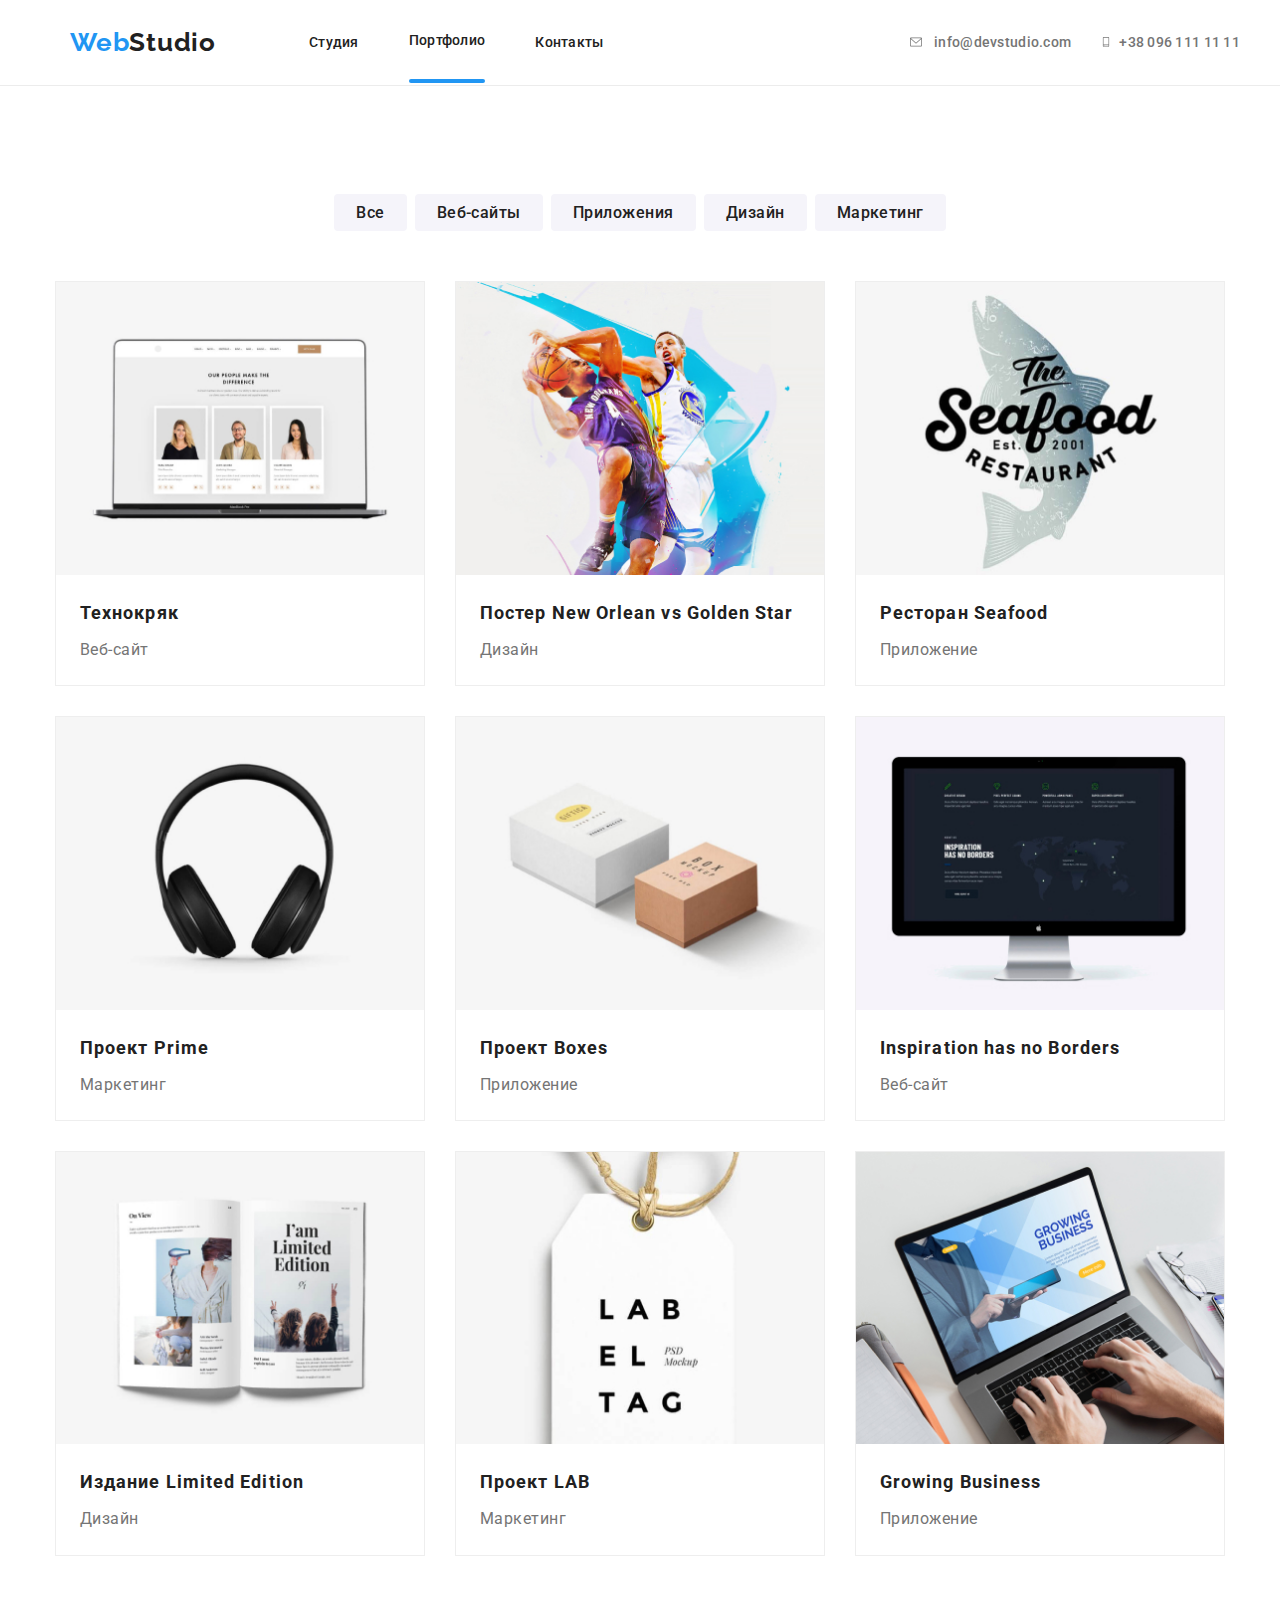
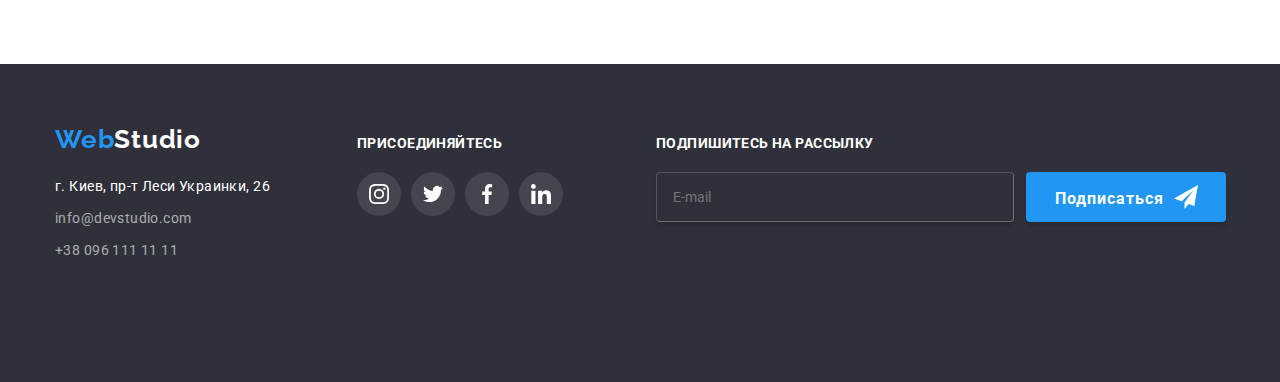
==== commit bc545dd4: "отлажены кнопки мобильного окна" ====
--- a/portfolio.html
+++ b/portfolio.html
@@ -16,8 +16,8 @@
        <button type="button" 
             class="menu__button" aria-expanded="false" data-menu-button>
             <svg width="40px" height="40px" aria-label="Переключатель мобильного меню">
-                <use class="icon-menu" href="/images/menu_24px.svg"></use>
-                <use class="icon-cross" href="/images/sprite.svg#icon-close"></use>
+                <use class="icon-burger" href="./images/sprite.svg#icon-burger" width="24px" height="24px"></use>
+                <use class="icon-cross" href="./images/sprite.svg#icon-close-2"  width="18.67px" height="18.67px"></use>
             </svg>
         </button>
 
@@ -79,11 +79,11 @@
       <ul class="contact-list">
         <li class ="contact-list__item"><a class ="contact-list__mail" href="mailto:info@devstudio.com">
           <svg class="icon-envelope" width= "12px" height="16px">
-                <use href="/images/sprite.svg#icon-envelope "></use>
+                <use href="./images/sprite.svg#icon-envelope "></use>
           </svg>info@devstudio.com</a></li>
         <li class ="contact-list__item"><a class ="contact-list__tel" href="tel:+38 096 111 11 11">
           <svg class="icon-smartphone" width="10px" height="16px">
-                <use href= "/images/sprite.svg#icon-smartphone"></use>
+                <use href= "./images/sprite.svg#icon-smartphone"></use>
           </svg>+38 096 111 11 11</a></li>
       </ul>
       </div>
@@ -103,9 +103,9 @@
    <li class="photoes-list__item"><a href="" class="photoes-list__link">
       <div class="photoes-list__block">
          <picture>
-          <source srcset="images/tehnokryak.jpg 370w, images/desktop@2x/Tehnokryak_desktop@2x.jpg 740w" type="image/jpeg" media="(min-width: 1200px)" sizes="(min-width: 1200px) 370px, 100vw">
-          <source srcset="images/tablet/tehnokryakTablet.jpg 354w, images/tablet/tehnokryakTablet@2x.jpg 708w" type="image/jpeg" media="(min-width: 768px)" sizes="(min-width: 768px) 354px, 100vw">
-          <source srcset="images/mobile/tehnokryakMobile.jpg 450w, images/mobile/tehnokryakMobile@2x.jpg 900w" type="image/jpeg" media="(max-width: 767px)" sizes="(max-width: 767px) 450px, 100vw">
+          <source srcset="./images/tehnokryak.jpg 370w, ./images/desktop@2x/Tehnokryak_desktop@2x.jpg 740w" type="image/jpeg" media="(min-width: 1200px)" sizes="(min-width: 1200px) 370px, 100vw">
+          <source srcset="./images/tablet/tehnokryakTablet.jpg 354w, ./images/tablet/tehnokryakTablet@2x.jpg 708w" type="image/jpeg" media="(min-width: 768px)" sizes="(min-width: 768px) 354px, 100vw">
+          <source srcset="./images/mobile/tehnokryakMobile.jpg 450w, ./images/mobile/tehnokryakMobile@2x.jpg 900w" type="image/jpeg" media="(max-width: 767px)" sizes="(max-width: 767px) 450px, 100vw">
           <img src="./images/people.jpg"
                 class="photoes__image" 
                 alt="планшет с изображением  трех людей">
@@ -117,10 +117,10 @@
      <a href="" class="photoes-list__link">
      <div class="photoes-list__block">
        <picture>
-          <source srcset="images/poster.jpg 370w, images/desktop@2x/Poster_desktop@2x.jpg 740w" type="image/jpeg" media="(min-width: 1200px)" sizes="(min-width: 1200px) 370px, 100vw">
-          <source srcset="images/tablet/PosterTablet.jpg 354w, images/tablet/PosterTablet@2x.jpg 708w" type="image/jpeg" media="(min-width: 768px)" sizes="(min-width: 768px) 354px, 100vw">
-          <source srcset="images/mobile/posterMobile.jpg 450w, images/mobile/posterMobile@2x.jpg 900w" type="image/jpeg" media="(max-width: 767px)" sizes="(max-width: 767px) 450px, 100vw">
-          <img src="images/poster.jpg"
+          <source srcset="./images/poster.jpg 370w, ./images/desktop@2x/Poster_desktop@2x.jpg 740w" type="image/jpeg" media="(min-width: 1200px)" sizes="(min-width: 1200px) 370px, 100vw">
+          <source srcset="./images/tablet/PosterTablet.jpg 354w, ./images/tablet/PosterTablet@2x.jpg 708w" type="image/jpeg" media="(min-width: 768px)" sizes="(min-width: 768px) 354px, 100vw">
+          <source srcset="./images/mobile/posterMobile.jpg 450w, ./images/mobile/posterMobile@2x.jpg 900w" type="image/jpeg" media="(max-width: 767px)" sizes="(max-width: 767px) 450px, 100vw">
+          <img src="./images/poster.jpg"
                 class="photoes__image" 
                 alt="два игрока баскетбола">
        </picture>
@@ -131,10 +131,10 @@
      <a href="" class="photoes-list__link">
      <div class="photoes-list__block">
         <picture>
-          <source srcset="images/seafood.jpg 370w, images/desktop@2x/Seafood_desktop@2x.jpg 740w" type="image/jpeg" media="(min-width: 1200px)" sizes="(min-width: 1200px) 370px, 100vw">
-          <source srcset="images/tablet/SeafoodTablet.jpg 354w, images/tablet/SeafoodTablet@2x.jpg 708w" type="image/jpeg" media="(min-width: 768px)" sizes="(min-width: 768px) 354px, 100vw">
-          <source srcset="images/mobile/seafoodMobile.jpg 450w, images/mobile/seafoodMobile@2x.jpg 900w" type="image/jpeg" media="(max-width: 767px)" sizes="(max-width: 767px) 450px, 100vw">
-          <img src="images/seafood.jpg"
+          <source srcset="./images/seafood.jpg 370w, ./images/desktop@2x/Seafood_desktop@2x.jpg 740w" type="image/jpeg" media="(min-width: 1200px)" sizes="(min-width: 1200px) 370px, 100vw">
+          <source srcset="./images/tablet/SeafoodTablet.jpg 354w, ./images/tablet/SeafoodTablet@2x.jpg 708w" type="image/jpeg" media="(min-width: 768px)" sizes="(min-width: 768px) 354px, 100vw">
+          <source srcset="./images/mobile/seafoodMobile.jpg 450w, ./images/mobile/seafoodMobile@2x.jpg 900w" type="image/jpeg" media="(max-width: 767px)" sizes="(max-width: 767px) 450px, 100vw">
+          <img src="./images/seafood.jpg"
                 class="photoes__image" 
                 alt="рыба и надпись The Seafood restaurant">
         </picture>
@@ -145,10 +145,10 @@
      <a href="" class="photoes-list__link">
      <div class="photoes-list__block">
         <picture>
-          <source srcset="images/proekt_prime.jpg 370w, images/desktop@2x/Prime_desktop@2x.jpg 740w" type="image/jpeg" media="(min-width: 1200px)" sizes="(min-width: 1200px) 370px, 100vw">
-          <source srcset="images/tablet/PrimeTablet.jpg 354w, images/tablet/PrimeTablet@2x.jpg 708w" type="image/jpeg" media="(min-width: 768px)" sizes="(min-width: 768px) 354px, 100vw">
-          <source srcset="images/mobile/primeMobile.jpg 450w, images/mobile/primeMobile@2x.jpg 900w" type="image/jpeg" media="(max-width: 767px)" sizes="(max-width: 767px) 450px, 100vw">
-          <img src="images/proekt_prime.jpg"
+          <source srcset="./images/proekt_prime.jpg 370w, ./images/desktop@2x/Prime_desktop@2x.jpg 740w" type="image/jpeg" media="(min-width: 1200px)" sizes="(min-width: 1200px) 370px, 100vw">
+          <source srcset="./images/tablet/PrimeTablet.jpg 354w, ./images/tablet/PrimeTablet@2x.jpg 708w" type="image/jpeg" media="(min-width: 768px)" sizes="(min-width: 768px) 354px, 100vw">
+          <source srcset="./images/mobile/primeMobile.jpg 450w, ./images/mobile/primeMobile@2x.jpg 900w" type="image/jpeg" media="(max-width: 767px)" sizes="(max-width: 767px) 450px, 100vw">
+          <img src="./images/proekt_prime.jpg"
                 class="photoes__image" 
                 alt="черные головные наушники">
         </picture>
@@ -159,10 +159,10 @@
      <a href="" class="photoes-list__link">
      <div class="photoes-list__block">
         <picture>
-          <source srcset="images/proekt_boxes.jpg 370w, images/desktop@2x/Boxes_desktop@2x.jpg 740w" type="image/jpeg" media="(min-width: 1200px)" sizes="(min-width: 1200px) 370px, 100vw">
-          <source srcset="images/tablet/BoxesTablet.jpg 354w, images/tablet/BoxesTablet@2x.jpg 708w" type="image/jpeg" media="(min-width: 768px)" sizes="(min-width: 768px) 354px, 100vw">
-          <source srcset="images/mobile/boxesMobile.jpg 450w, images/mobile/boxesMobile@2x.jpg 900w" type="image/jpeg" media="(max-width: 767px)" sizes="(max-width: 767px) 450px, 100vw">
-          <img src="images/proekt_prime.jpg"
+          <source srcset="./images/proekt_boxes.jpg 370w, ./images/desktop@2x/Boxes_desktop@2x.jpg 740w" type="image/jpeg" media="(min-width: 1200px)" sizes="(min-width: 1200px) 370px, 100vw">
+          <source srcset="./images/tablet/BoxesTablet.jpg 354w, ./images/tablet/BoxesTablet@2x.jpg 708w" type="image/jpeg" media="(min-width: 768px)" sizes="(min-width: 768px) 354px, 100vw">
+          <source srcset="./images/mobile/boxesMobile.jpg 450w, ./images/mobile/boxesMobile@2x.jpg 900w" type="image/jpeg" media="(max-width: 767px)" sizes="(max-width: 767px) 450px, 100vw">
+          <img src="./images/proekt_prime.jpg"
                 class="photoes__image" 
                 alt="две коробки">
         </picture>
@@ -173,10 +173,10 @@
      <a href="" class="photoes-list__link">
      <div class="photoes-list__block">
         <picture>
-          <source srcset="images/inspiration.jpg 370w, images/desktop@2x/Inspiration_Desktop@2x.jpg 740w" type="image/jpeg" media="(min-width: 1200px)" sizes="(min-width: 1200px) 370px, 100vw">
-          <source srcset="images/tablet/inspirationTablet.jpg 354w, images/tablet/inspirationTablet@2x.jpg 708w" type="image/jpeg" media="(min-width: 768px)" sizes="(min-width: 768px) 354px, 100vw">
-          <source srcset="images/mobile/inspirationMobile.jpg 450w, images/mobile/inspirationMobile@2x.jpg 900w" type="image/jpeg" media="(max-width: 767px)" sizes="(max-width: 767px) 450px, 100vw">
-          <img src="images/inspiration.jpg"
+          <source srcset="./images/inspiration.jpg 370w, ./images/desktop@2x/Inspiration_Desktop@2x.jpg 740w" type="image/jpeg" media="(min-width: 1200px)" sizes="(min-width: 1200px) 370px, 100vw">
+          <source srcset="./images/tablet/inspirationTablet.jpg 354w, ./images/tablet/inspirationTablet@2x.jpg 708w" type="image/jpeg" media="(min-width: 768px)" sizes="(min-width: 768px) 354px, 100vw">
+          <source srcset="./images/mobile/inspirationMobile.jpg 450w, ./images/mobile/inspirationMobile@2x.jpg 900w" type="image/jpeg" media="(max-width: 767px)" sizes="(max-width: 767px) 450px, 100vw">
+          <img src="./images/inspiration.jpg"
                 class="photoes__image" 
                 alt="монитор компьютера">
         </picture>
@@ -187,10 +187,10 @@
      <a href="" class="photoes-list__link">
      <div class="photoes-list__block">
        <picture>
-          <source srcset="images/limited_edition.jpg 370w, images/desktop@2x/Limited_desktop@2x.jpg 740w" type="image/jpeg" media="(min-width: 1200px)" sizes="(min-width: 1200px) 370px, 100vw">
-          <source srcset="images/tablet/editionTablet.jpg 354w, images/tablet/editionTablet@2x.jpg 708w" type="image/jpeg" media="(min-width: 768px)" sizes="(min-width: 768px) 354px, 100vw">
-          <source srcset="images/mobile/editionMobile.jpg 450w, images/mobile/editionMobile@2x.jpg 900w" type="image/jpeg" media="(max-width: 767px)" sizes="(max-width: 767px) 450px, 100vw">
-          <img src="images/limited_edition.jpg"
+          <source srcset="./images/limited_edition.jpg 370w, ./images/desktop@2x/Limited_desktop@2x.jpg 740w" type="image/jpeg" media="(min-width: 1200px)" sizes="(min-width: 1200px) 370px, 100vw">
+          <source srcset="./images/tablet/editionTablet.jpg 354w, ./images/tablet/editionTablet@2x.jpg 708w" type="image/jpeg" media="(min-width: 768px)" sizes="(min-width: 768px) 354px, 100vw">
+          <source srcset="./images/mobile/editionMobile.jpg 450w, ./images/mobile/editionMobile@2x.jpg 900w" type="image/jpeg" media="(max-width: 767px)" sizes="(max-width: 767px) 450px, 100vw">
+          <img src="./images/limited_edition.jpg"
                 class="photoes__image" 
                 alt="журнал в развороте">
        </picture>
@@ -201,10 +201,10 @@
      <a href="" class="photoes-list__link">
      <div class="photoes-list__block">
         <picture>
-          <source srcset="images/lab.jpg 370w, images/desktop@2x/Lab_Desktop@2x.jpg 740w" type="image/jpeg" media="(min-width: 1200px)" sizes="(min-width: 1200px) 370px, 100vw">
-          <source srcset="images/tablet/labTablet.jpg 354w, images/tablet/labTablet@2x.jpg 708w" type="image/jpeg" media="(min-width: 768px)" sizes="(min-width: 768px) 354px, 100vw">
-          <source srcset="images/mobile/labMobile.jpg 450w, images/mobile/labMobile@2x.jpg 900w" type="image/jpeg" media="(max-width: 767px)" sizes="(max-width: 767px) 450px, 100vw">
-          <img src="images/lab.jpg"
+          <source srcset="./images/lab.jpg 370w, ./images/desktop@2x/Lab_Desktop@2x.jpg 740w" type="image/jpeg" media="(min-width: 1200px)" sizes="(min-width: 1200px) 370px, 100vw">
+          <source srcset="./images/tablet/labTablet.jpg 354w, ./images/tablet/labTablet@2x.jpg 708w" type="image/jpeg" media="(min-width: 768px)" sizes="(min-width: 768px) 354px, 100vw">
+          <source srcset="./images/mobile/labMobile.jpg 450w, ./images/mobile/labMobile@2x.jpg 900w" type="image/jpeg" media="(max-width: 767px)" sizes="(max-width: 767px) 450px, 100vw">
+          <img src="./images/lab.jpg"
                 class="photoes__image" 
                 alt="белая бирка с надписью LAB EL TAG">
        </picture>
@@ -215,10 +215,10 @@
      <a href="" class="photoes-list__link">
      <div class="photoes-list__block">
        <picture>
-          <source srcset="images/growing.jpg 370w, images/desktop@2x/Growing_Desktop@2x.jpg 740w" type="image/jpeg" media="(min-width: 1200px)" sizes="(min-width: 1200px) 370px, 100vw">
-          <source srcset="images/tablet/growingTablet.jpg 354w, images/tablet/growingTablet@2x.jpg 708w" type="image/jpeg" media="(min-width: 768px)" sizes="(min-width: 768px) 354px, 100vw">
-          <source srcset="images/mobile/growingMobile.jpg 450w, images/mobile/growingMobile@2x.jpg 900w" type="image/jpeg" media="(max-width: 767px)" sizes="(max-width: 767px) 450px, 100vw">
-          <img src="images/growing.jpg"
+          <source srcset="./images/growing.jpg 370w, ./images/desktop@2x/Growing_Desktop@2x.jpg 740w" type="image/jpeg" media="(min-width: 1200px)" sizes="(min-width: 1200px) 370px, 100vw">
+          <source srcset="./images/tablet/growingTablet.jpg 354w, ./images/tablet/growingTablet@2x.jpg 708w" type="image/jpeg" media="(min-width: 768px)" sizes="(min-width: 768px) 354px, 100vw">
+          <source srcset="./images/mobile/growingMobile.jpg 450w, ./images/mobile/growingMobile@2x.jpg 900w" type="image/jpeg" media="(max-width: 767px)" sizes="(max-width: 767px) 450px, 100vw">
+          <img src="./images/growing.jpg"
                 class="photoes__image" 
                 alt="белая бирка с надписью LAB EL TAG">
        </picture>
@@ -247,25 +247,25 @@
     <ul class="social-footlist">
     <li class="social-footlist__item"><a href="" class="social-footlist__link" aria-label="Instagram">
         <svg class="instagram" height="20px" width="20px">
-            <use href="images/sprite.svg#icon-instagram"></use>
+            <use href="./images/sprite.svg#icon-instagram"></use>
         </svg>
     </a>
 </li>
    <li class="social-footlist__item"><a href="" class="social-footlist__link" aria-label="Twitter">
         <svg class="twitter" height="20px" width="20px">
-            <use href="images/sprite.svg#icon-twitter"></use>
+            <use href="./images/sprite.svg#icon-twitter"></use>
         </svg>
     </a>
 </li>
     <li class="social-footlist__item"><a href="" class="social-footlist__link" aria-label="Facebook">
          <svg class="facebook" height="20px" width="20px">
-            <use href="images/sprite.svg#icon-facebook"></use>
+            <use href="./images/sprite.svg#icon-facebook"></use>
         </svg>
     </a>
 </li>
     <li class="social-footlist__item"><a href="" class="social-footlist__link" aria-label="Linkedin">
         <svg class="linkedin" height="20px" width="20px">
-            <use href="images/sprite.svg#icon-linkedin"></use>
+            <use href="./images/sprite.svg#icon-linkedin"></use>
         </svg> 
     </a>
 </li>
@@ -277,7 +277,7 @@
         <input class="form-group__input" type="mail" name ="mail" placeholder="E-mail"/>
         <button class="form-group__button" type="submit">Подписаться
             <svg class="icon-send" width="24px" height="24px">
-                <use href="images/sprite.svg#icon-icon-send"></use>
+                <use href="./images/sprite.svg#icon-icon-send"></use>
             </svg>
         </button>
         </form>
--- a/css/main.min.css
+++ b/css/main.min.css
@@ -1 +1 @@
-/*! modern-normalize v1.1.0 | MIT License | https://github.com/sindresorhus/modern-normalize */*,::before,::after{-webkit-box-sizing:border-box;box-sizing:border-box}html{line-height:1.15;-webkit-text-size-adjust:100%;-moz-tab-size:4;-o-tab-size:4;tab-size:4}body{margin:0;font-family:system-ui,-apple-system,"Segoe UI",Roboto,Helvetica,Arial,sans-serif,"Apple Color Emoji","Segoe UI Emoji"}hr{height:0;color:inherit}abbr[title]{-webkit-text-decoration:underline dotted;text-decoration:underline dotted}b,strong{font-weight:bolder}code,kbd,samp,pre{font-family:ui-monospace,SFMono-Regular,Consolas,"Liberation Mono",Menlo,monospace;font-size:1em}small{font-size:80%}sub,sup{font-size:75%;line-height:0;position:relative;vertical-align:baseline}sub{bottom:-0.25em}sup{top:-0.5em}table{text-indent:0;border-color:inherit}button,input,optgroup,select,textarea{font-family:inherit;font-size:100%;line-height:1.15;margin:0}button,select{text-transform:none}button,[type=button],[type=reset],[type=submit]{-webkit-appearance:button}::-moz-focus-inner{border-style:none;padding:0}:-moz-focusring{outline:1px dotted ButtonText}:-moz-ui-invalid{box-shadow:none}legend{padding:0}progress{vertical-align:baseline}::-webkit-inner-spin-button,::-webkit-outer-spin-button{height:auto}[type=search]{-webkit-appearance:textfield;outline-offset:-2px}::-webkit-search-decoration{-webkit-appearance:none}::-webkit-file-upload-button{-webkit-appearance:button;font:inherit}summary{display:list-item}html{-webkit-box-sizing:border-box;box-sizing:border-box}*,*::before,*::after{-webkit-box-sizing:inherit;box-sizing:inherit}body{display:block;background-color:#fff;color:#212121;font-family:"Roboto",sans-serif;font-size:14px;font-weight:700}h1,h2,h3,h4,h5,h6,p{margin:0;padding:0}a{text-decoration:none}ul{list-style:none}img{display:block;max-width:100%;height:auto}.item{padding:0;margin:0;list-style:none}.container{padding-left:15px;padding-right:15px;margin:0 auto}@media screen and (min-width: 480px){.container{width:480px}}@media screen and (min-width: 768px){.container{width:768px}}@media screen and (min-width: 1200px){.container{width:1200px}}.header-flex{display:-webkit-box;display:-ms-flexbox;display:flex;-webkit-box-align:center;-ms-flex-align:center;align-items:center}.sign-block__title,.join-block__title{font-size:14px;line-height:1.2;letter-spacing:.03em;text-transform:uppercase;margin-bottom:20px;color:#fff}.page-header__logo{font-family:"Raleway",sans-serif;font-style:normal;font-weight:700;font-size:26px;line-height:1.2;letter-spacing:.03em;color:#212121;-webkit-box-align:center;-ms-flex-align:center;align-items:center;-ms-flex-item-align:center;align-self:center}.page-header__logo--color{color:#2196f3}.menu__button{display:-webkit-inline-box;display:-ms-inline-flexbox;display:inline-flex;margin:0;padding:0;border:none;background-color:transparent;position:relative;z-index:100;margin-left:auto}.menu__button svg{fill:#212121}@media screen and (min-width: 768px){.menu__button{display:none}}.menu__button:hover svg,.menu__button:focus svg{fill:#2196f3}.menu__button .icon-menu{display:block;z-index:90}.menu__button .icon-cross{display:none}.menu__button.is-open .icon-cross{display:block;z-index:90}.menu__button.is-open .icon-menu{display:none}.menu.is-open{opacity:1;visibility:visible}@media screen and (max-width: 767px){.menu{position:fixed;top:0;left:0;width:100vw;height:100vh;background-color:#fff;z-index:99;opacity:0;visibility:hidden;-webkit-transition:opacity 250ms cubic-bezier(0.4, 0, 0.2, 1),visibility 250ms cubic-bezier(0.4, 0, 0.2, 1);-o-transition:opacity 250ms cubic-bezier(0.4, 0, 0.2, 1),visibility 250ms cubic-bezier(0.4, 0, 0.2, 1);transition:opacity 250ms cubic-bezier(0.4, 0, 0.2, 1),visibility 250ms cubic-bezier(0.4, 0, 0.2, 1)}.menu.is-hidden{opacity:1;visibility:visible}}.mob-menu{position:relative;height:100%;background-color:#fff;display:-webkit-box;display:-ms-flexbox;display:flex;-webkit-box-orient:vertical;-webkit-box-direction:normal;-ms-flex-direction:column;flex-direction:column;-webkit-box-pack:justify;-ms-flex-pack:justify;justify-content:space-between;padding-top:10px;padding-bottom:48px;overflow:hidden}@media screen and (min-width: 768px){.mob-menu{display:none}}.navigation-list__link{display:block;font-weight:500;font-size:40px;line-height:1.17;letter-spacing:.02em;color:#212121;text-decoration:none;margin-top:30px}.navigation-list__link:not(last-child){margin-bottom:32px}.navigation-list__link--active{font-weight:500;font-size:40px;line-height:1.17;letter-spacing:.02em;color:#2196f3}@media screen and (min-width: 767px){.contacts-list{padding-top:21px;padding-bottom:21px}}@media screen and (min-width: 768px){.contacts-list__item:not(:last-child){margin-bottom:10px}}@media screen and (min-width: 1200px){.contacts-list__item:not(:last-child){margin-right:30px;margin-bottom:0px}}.contacts-list__link{display:-webkit-box;display:-ms-flexbox;display:flex;-webkit-box-align:center;-ms-flex-align:center;align-items:center;color:#757575;font-weight:500;font-size:14px;line-height:1.14;letter-spacing:.02em;text-decoration:none}@media screen and (min-width: 767px){.contacts-list__link:hover,.contacts-list__link:focus{color:#2196f3;-webkit-transition:color 250ms cubic-bezier(0.4, 0, 0.2, 1);-o-transition:color 250ms cubic-bezier(0.4, 0, 0.2, 1);transition:color 250ms cubic-bezier(0.4, 0, 0.2, 1)}}@media screen and (min-width: 768px)and (max-width: 1199px){.contacts-list__link{font-size:12px;line-height:1.16}}.contacts-list__link-phone{font-weight:500;font-size:34px;line-height:1.17;letter-spacing:.02em;color:#2196f3}@media screen and (max-width: 768px){.contacts-list__link-phone{margin-bottom:32px}}.contacts-list__link-mail{font-weight:500;font-size:24px;line-height:1.16;letter-spacing:.02em;color:#757575}.social{display:-webkit-box;display:-ms-flexbox;display:flex;-ms-flex-wrap:wrap;flex-wrap:wrap;margin-top:64px}.social__item{padding-right:10px}.social__item:not(:first-child){padding-left:10px}.social__item:not(:last-child){border-right:1px solid rgba(33,33,33,.2)}.social__link{font-weight:500;font-size:18px;line-height:1.22;letter-spacing:.02em;color:#2196f3}.section-header{padding-left:15px;padding-right:15px;margin:0 auto}@media screen and (min-width: 481px)and (max-width: 768px){.section-header{max-width:768px}}@media screen and (min-width: 769px){.section-header{max-width:1200px}}.main-nav{display:none;visibility:hidden}@media screen and (min-width: 768px)and (max-width: 1200px){.main-nav{visibility:visible;display:-webkit-box;display:-ms-flexbox;display:flex;-webkit-box-align:center;-ms-flex-align:center;align-items:center;margin-left:88px;margin-top:0;margin-bottom:0;padding-left:0}}@media screen and (min-width: 1200px){.main-nav{visibility:visible;display:-webkit-box;display:-ms-flexbox;display:flex;margin-left:93px;-webkit-box-align:center;-ms-flex-align:center;align-items:center;margin-top:0;margin-bottom:0;padding-left:0}}.main-nav__link{font-family:"Roboto",sans-serif;font-weight:500;font-size:14px;line-height:1.2;letter-spacing:.02em;color:#212121;cursor:pointer;display:block;padding-top:32px;padding-bottom:32px;-webkit-transition:color 250ms cubic-bezier(0.4, 0, 0.2, 1);-o-transition:color 250ms cubic-bezier(0.4, 0, 0.2, 1);transition:color 250ms cubic-bezier(0.4, 0, 0.2, 1)}.main-nav__item:not(:last-child){margin-right:50px}.main-nav__link:hover,.main-nav__link:focus{color:#2196f3}.main-nav__link--active::after{content:"";position:relative;display:block;top:30px;bottom:-1px;width:100%;height:4px;border-radius:2px;background-color:#2196f3;-webkit-animation:zoomIn .5s ease;animation:zoomIn .5s ease}@-webkit-keyframes zoomIn{from{opacity:0;-webkit-transform:scale3d(0.3, 0.3, 0.3);transform:scale3d(0.3, 0.3, 0.3)}50%{opacity:1}}@keyframes zoomIn{from{opacity:0;-webkit-transform:scale3d(0.3, 0.3, 0.3);transform:scale3d(0.3, 0.3, 0.3)}50%{opacity:1}}.contact-list{display:none;visibility:hidden}@media screen and (min-width: 768px){.contact-list{visibility:visible;display:block}}@media screen and (min-width: 1200px){.contact-list{visibility:visible;display:-webkit-box;display:-ms-flexbox;display:flex;-ms-flex-line-pack:center;align-content:center;margin:0;margin-left:auto;padding:0}}.contact-list__item{color:#757575;font-style:normal;font-weight:500;line-height:1.2;letter-spacing:.02em;fill:#757575}@media screen and (min-width: 768px){.contact-list__item{font-size:12px}}@media screen and (min-width: 1200px){.contact-list__item{font-size:14px}}@media screen and (min-width: 1200px){.contact-list__item:last-child{margin-left:30px}}.contact-list__mail,.contact-list__tel{display:-webkit-box;display:-ms-flexbox;display:flex;-webkit-box-align:center;-ms-flex-align:center;align-items:center;-webkit-box-pack:center;-ms-flex-pack:center;justify-content:center;color:#757575;-webkit-transition:color 250ms cubic-bezier(0.4, 0, 0.2, 1);-o-transition:color 250ms cubic-bezier(0.4, 0, 0.2, 1);transition:color 250ms cubic-bezier(0.4, 0, 0.2, 1)}@media screen and (min-width: 1200px){.contact-list__mail,.contact-list__tel{padding-top:32px;padding-bottom:32px}}.contact-list__mail{display:-webkit-box;display:-ms-flexbox;display:flex;-webkit-box-align:center;-ms-flex-align:center;align-items:center}@media screen and (min-width: 768px)and (max-width: 1200px){.contact-list__mail{margin-bottom:10px}}.icon-envelope{margin-right:10px;margin-left:15px}.contact-list__mail:hover .icon-envelope,.contact-list__mail:focus .icon-envelope{fill:#2196f3}@media screen and (min-width: 768px){.icon-envelope{width:14px;height:10px}}@media screen and (min-width: 1200px){.icon-envelope{width:16px;height:12px}}.icon-smartphone{margin-right:10px}.contact-list__tel:hover .icon-smartphone,.contact-list__tel:focus .icon-smartphone{fill:#2196f3}@media screen and (min-width: 768px){.icon-smartphone{width:10px;height:14px}}@media screen and (min-width: 1200px){.icon-smartphone{width:10px;height:16px}}.contact-list__item:hover .contact-list__mail,.contact-list__item:focus .contact-list__mail{color:#2196f3}.contact-list__item:hover .contact-list__tel,.contact-list__item:focus .contact-list__tel{color:#2196f3}.hero{padding:200px 15px;margin:0 auto;width:100%;background-image:-webkit-gradient(linear, left top, right top, from(rgba(47, 48, 58, 0.5)), to(rgba(47, 48, 58, 0.3))),url(/images/mobile/imgMobile.jpg);background-image:-o-linear-gradient(left, rgba(47, 48, 58, 0.5), rgba(47, 48, 58, 0.3)),url(/images/mobile/imgMobile.jpg);background-image:linear-gradient(to right, rgba(47, 48, 58, 0.5), rgba(47, 48, 58, 0.3)),url(/images/mobile/imgMobile.jpg);background-size:cover;background-color:#2f303a}@media(min-device-pixel-ratio: 2),(-webkit-min-device-pixel-ratio: 2),(-o-min-device-pixel-ratio: 2/1),(min-resolution: 192dpi),(min-resolution: 2dppx){.hero{background-image:-webkit-gradient(linear, left top, right top, from(rgba(47, 48, 58, 0.5)), to(rgba(47, 48, 58, 0.3))),url(/images/mobile/imgMobile@2x.jpg);background-image:-o-linear-gradient(left, rgba(47, 48, 58, 0.5), rgba(47, 48, 58, 0.3)),url(/images/mobile/imgMobile@2x.jpg);background-image:linear-gradient(to right, rgba(47, 48, 58, 0.5), rgba(47, 48, 58, 0.3)),url(/images/mobile/imgMobile@2x.jpg)}}@media screen and (min-width: 768px){.hero{background-image:-webkit-gradient(linear, left top, right top, from(rgba(47, 48, 58, 0.5)), to(rgba(47, 48, 58, 0.3))),url(/images/tablet/HeaderTablet.jpg);background-image:-o-linear-gradient(left, rgba(47, 48, 58, 0.5), rgba(47, 48, 58, 0.3)),url(/images/tablet/HeaderTablet.jpg);background-image:linear-gradient(to right, rgba(47, 48, 58, 0.5), rgba(47, 48, 58, 0.3)),url(/images/tablet/HeaderTablet.jpg);background-size:cover}}@media screen and (min-width: 768px)and (min-device-pixel-ratio: 2),screen and (min-width: 768px)and (-webkit-min-device-pixel-ratio: 2),screen and (min-width: 768px)and (-o-min-device-pixel-ratio: 2/1),screen and (min-width: 768px)and (min-resolution: 192dpi),screen and (min-width: 768px)and (min-resolution: 2dppx){.hero{background-image:-webkit-gradient(linear, left top, right top, from(rgba(47, 48, 58, 0.5)), to(rgba(47, 48, 58, 0.3))),url(/images/tablet/HeaderTablet@2x.jpg);background-image:-o-linear-gradient(left, rgba(47, 48, 58, 0.5), rgba(47, 48, 58, 0.3)),url(/images/tablet/HeaderTablet@2x.jpg);background-image:linear-gradient(to right, rgba(47, 48, 58, 0.5), rgba(47, 48, 58, 0.3)),url(/images/tablet/HeaderTablet@2x.jpg)}}@media screen and (min-width: 1200px){.hero{background-image:-webkit-gradient(linear, left top, right top, from(rgba(47, 48, 58, 0.5)), to(rgba(47, 48, 58, 0.3))),url(/images/Img.jpg);background-image:-o-linear-gradient(left, rgba(47, 48, 58, 0.5), rgba(47, 48, 58, 0.3)),url(/images/Img.jpg);background-image:linear-gradient(to right, rgba(47, 48, 58, 0.5), rgba(47, 48, 58, 0.3)),url(/images/Img.jpg);background-size:cover}}@media screen and (min-width: 1200px)and (min-device-pixel-ratio: 2),screen and (min-width: 1200px)and (-webkit-min-device-pixel-ratio: 2),screen and (min-width: 1200px)and (-o-min-device-pixel-ratio: 2/1),screen and (min-width: 1200px)and (min-resolution: 192dpi),screen and (min-width: 1200px)and (min-resolution: 2dppx){.hero{background-image:-webkit-gradient(linear, left top, right top, from(rgba(47, 48, 58, 0.5)), to(rgba(47, 48, 58, 0.3))),url(/images/desktop@2x/ImgDesktop@2x.jpg);background-image:-o-linear-gradient(left, rgba(47, 48, 58, 0.5), rgba(47, 48, 58, 0.3)),url(/images/desktop@2x/ImgDesktop@2x.jpg);background-image:linear-gradient(to right, rgba(47, 48, 58, 0.5), rgba(47, 48, 58, 0.3)),url(/images/desktop@2x/ImgDesktop@2x.jpg);background-size:cover}}.hero-title{font-size:26px;line-height:1.6;max-width:360px;color:#fff;font-weight:900;letter-spacing:.06em;text-transform:uppercase;font-family:"Roboto",sans-serif;text-align:center;margin-right:auto;margin-left:auto;margin-bottom:30px}@media screen and (min-width: 1200px){.hero-title{font-size:44px;line-height:1.4;max-width:696px}}.hero-button{display:-webkit-box;display:-ms-flexbox;display:flex;-webkit-box-align:center;-ms-flex-align:center;align-items:center;-webkit-box-pack:center;-ms-flex-pack:center;justify-content:center;text-align:center;font-weight:700;font-size:16px;line-height:1.9;color:#fff;border-radius:4px;cursor:pointer;width:200px;height:50px;border:1px solid transparent;background-color:#2196f3;margin-left:auto;margin-right:auto;overflow:hidden;-webkit-transition:background-color 250ms cubic-bezier(0.4, 0, 0.2, 1),color 250ms cubic-bezier(0.4, 0, 0.2, 1);-o-transition:background-color 250ms cubic-bezier(0.4, 0, 0.2, 1),color 250ms cubic-bezier(0.4, 0, 0.2, 1);transition:background-color 250ms cubic-bezier(0.4, 0, 0.2, 1),color 250ms cubic-bezier(0.4, 0, 0.2, 1)}.hero-button:hover,.hero-button:focus{-webkit-box-shadow:0px,4px,4px,0px rgba(0,0,0,.15);box-shadow:0px,4px,4px,0px rgba(0,0,0,.15);background-color:#1194f8;border:1px solid #047abe}.backdrop{position:fixed;top:0;left:0;width:100%;height:100%;background-color:rgba(0,0,0,.2)}.is-hidden{opacity:0;visibility:visible;pointer-events:none;-webkit-transition:opacity 250ms ease;-o-transition:opacity 250ms ease;transition:opacity 250ms ease}.modal-block{position:absolute;top:50%;left:50%;-webkit-transform:translate(-50%, -50%);-ms-transform:translate(-50%, -50%);transform:translate(-50%, -50%);height:581px;width:528px;-webkit-box-shadow:0px 1px 3px rgba(0,0,0,.12),0px 1px 1px rgba(0,0,0,.14),0px 2px 1px rgba(0,0,0,.2);box-shadow:0px 1px 3px rgba(0,0,0,.12),0px 1px 1px rgba(0,0,0,.14),0px 2px 1px rgba(0,0,0,.2);border-radius:4px;background-color:#fff;opacity:1;-webkit-transition:opacity 250ms ease-in;-o-transition:opacity 250ms ease-in;transition:opacity 250ms ease-in}.modal-block__btn--closed{position:absolute;top:8px;right:8px;padding:0;margin:0;cursor:pointer;width:30px;height:30px;background-color:#fff;border:1px solid rgba(0,0,0,.1);border-radius:50%;font-size:25px;display:-webkit-box;display:-ms-flexbox;display:flex;-webkit-box-align:center;-ms-flex-align:center;align-items:center;-webkit-box-pack:center;-ms-flex-pack:center;justify-content:center;-webkit-transition:color 250ms cubic-bezier(0.4, 0, 0.2, 1);-o-transition:color 250ms cubic-bezier(0.4, 0, 0.2, 1);transition:color 250ms cubic-bezier(0.4, 0, 0.2, 1)}.modal-block__btn--closed:hover,.modal-block__btn--closed:focus{color:#2196f3}.modal-group{margin:40px}.modal-group__title{font-style:normal;font-weight:900;font-size:20px;line-height:1;letter-spacing:.03em;color:#212121;margin-bottom:12px}.modal-form{display:-webkit-box;display:-ms-flexbox;display:flex;-webkit-box-align:center;-ms-flex-align:center;align-items:center;-webkit-box-pack:center;-ms-flex-pack:center;justify-content:center;display:block}.modal-form__label{font-style:normal;font-weight:400;font-size:12px;line-height:1.2;letter-spacing:.01em;color:#757575}.modal-form__input{width:100%;height:40px;border:1px solid rgba(33,33,33,.2);-webkit-box-sizing:border-box;box-sizing:border-box;border-radius:4px;margin-bottom:10px;margin-top:4px;padding:0px 10px 0px 42px;-webkit-transition:border-color 250ms cubic-bezier(0.4, 0, 0.2, 1);-o-transition:border-color 250ms cubic-bezier(0.4, 0, 0.2, 1);transition:border-color 250ms cubic-bezier(0.4, 0, 0.2, 1)}.modal-form__input--position{position:relative;width:100%}.modal-form__input--position:hover .modal-form__input,.modal-form__input--position:focus .modal-form__input{border-color:#2196f3}.modal-form__icon{position:absolute;width:18px;height:18px;left:12px;top:0;-webkit-transform:translateY(-10%);-ms-transform:translateY(-10%);transform:translateY(-10%);fill:#212121;-webkit-transition:fill 250ms cubic-bezier(0.4, 0, 0.2, 1);-o-transition:fill 250ms cubic-bezier(0.4, 0, 0.2, 1);transition:fill 250ms cubic-bezier(0.4, 0, 0.2, 1)}.modal-form__input:hover+.modal-form__icon,.modal-form__input:focus+.modal-form__icon{fill:#2196f3}.modal-form__comment{width:100%;height:120px;resize:none;border:1px solid rgba(33,33,33,.2);-webkit-box-sizing:border-box;box-sizing:border-box;border-radius:4px;margin-top:4px;margin-bottom:20px;-webkit-transition:border-color 250ms cubic-bezier(0.4, 0, 0.2, 1);-o-transition:border-color 250ms cubic-bezier(0.4, 0, 0.2, 1);transition:border-color 250ms cubic-bezier(0.4, 0, 0.2, 1)}.modal-form__comment:hover,.modal-form__comment:focus{border-color:#2196f3}.modal-form__comment:hover[placeholder],.modal-form__comment:focus[placeholder]{font-style:normal;font-weight:400;font-size:12px;line-height:1.2;letter-spacing:.01em;color:rgba(255,255,255,.6);padding:12px 16px}.modal-form__btn--send{width:200px;height:50px;background-color:#188ce8;border:transparent;-webkit-box-shadow:0px 4px 4px rgba(0,0,0,.15);box-shadow:0px 4px 4px rgba(0,0,0,.15);border-radius:4px;font-style:normal;font-weight:700;font-size:16px;line-height:1.8;letter-spacing:.06em;color:#fff;text-align:center;-webkit-box-pack:center;-ms-flex-pack:center;justify-content:center;margin-left:124px;margin-top:20px;cursor:pointer}.checkbox{font-style:normal;font-weight:400;font-size:14px;line-height:1.7;letter-spacing:.03em;color:#757575;display:-webkit-box;display:-ms-flexbox;display:flex;-webkit-box-align:center;-ms-flex-align:center;align-items:center}.checkbox-body{position:absolute;z-index:-1;opacity:0}.checkbox::before{content:"";display:block;width:16px;height:16px;border:1px solid #212121;border-radius:2px;margin-left:8px;margin-right:8px;-webkit-transition:border-color 250ms cubic-bezier(0.4, 0, 0.2, 1);-o-transition:border-color 250ms cubic-bezier(0.4, 0, 0.2, 1);transition:border-color 250ms cubic-bezier(0.4, 0, 0.2, 1)}.checkbox-body:hover+.checkbox::before,.checkbox-body:focus+.checkbox::before{border-color:#2196f3}.checkbox-body:checked+.checkbox::before{background-color:#2196f3;background-image:url(../images/icon-check.svg);background-repeat:no-repeat;background-position:center;background-size:contain;border-color:transparent;-webkit-transition:background-image 250ms cubic-bezier(0.4, 0, 0.2, 1);-o-transition:background-image 250ms cubic-bezier(0.4, 0, 0.2, 1);transition:background-image 250ms cubic-bezier(0.4, 0, 0.2, 1)}.checkbox__link{text-decoration:underline;color:#2196f3}.do-section{background-color:#fff;padding:60px 15px;margin:0 auto}@media screen and (min-width: 1200px){.do-section{padding:94px 15px}}.do-list{display:block;padding-left:0;margin:0}@media screen and (min-width: 768px)and (max-width: 1199px){.do-list{display:-webkit-box;display:-ms-flexbox;display:flex;-ms-flex-wrap:wrap;flex-wrap:wrap}}@media screen and (min-width: 1200px){.do-list{display:-webkit-box;display:-ms-flexbox;display:flex;-webkit-box-pack:center;-ms-flex-pack:center;justify-content:center}}@media screen and (min-width: 480px){.do-list__item{max-width:450px;margin-bottom:30px}}@media screen and (min-width: 768px)and (max-width: 1199px){.do-list__item{max-width:354px;width:50%;margin-bottom:30px}.do-list__item:nth-child(even){margin-left:30px}}@media screen and (min-width: 1200px){.do-list__item:not(:last-child){margin-right:30px}}.do-list__block{max-width:450px;height:120px;background-color:#f5f4fa;border-radius:4px;margin-bottom:30px;display:-webkit-box;display:-ms-flexbox;display:flex;-webkit-box-pack:center;-ms-flex-pack:center;justify-content:center;-webkit-box-align:center;-ms-flex-align:center;align-items:center}@media screen and (min-width: 1200px){.do-list__block{display:-webkit-box;display:-ms-flexbox;display:flex;-webkit-box-align:center;-ms-flex-align:center;align-items:center;-webkit-box-pack:center;-ms-flex-pack:center;justify-content:center;max-width:270px}}.do-list__title{font-weight:700;font-size:14px;line-height:1.5;letter-spacing:.03em;text-transform:uppercase;margin-bottom:10px}.do-list__paragraf{font-weight:400;font-style:normal;font-size:14px;line-height:1.5;letter-spacing:.03em;color:#757575;text-align:left}.picture-section{background-color:#fff;padding:0 15px 94px;margin:0 auto}@media screen and (max-width: 1199px){.picture-section{display:none;visibility:hidden}}.picture-section__title{font-weight:700;font-size:36px;line-height:1.2;letter-spacing:.03em;text-align:center;margin-bottom:50px}.picture-list{display:-webkit-box;display:-ms-flexbox;display:flex;margin:0;padding:0}.picture-list__item:not(:last-child){margin-right:30px}.picture-list__thumb{position:relative}.picture-list__text{position:absolute;bottom:0;right:0;background-color:rgba(47,48,58,.8);width:100%;height:70px;display:-webkit-box;display:-ms-flexbox;display:flex;color:#fff;font-style:700;font-size:14px;line-height:1;letter-spacing:.03em;text-transform:uppercase;-webkit-box-pack:center;-ms-flex-pack:center;justify-content:center;-webkit-box-align:center;-ms-flex-align:center;align-items:center}.team-section{background-color:#f5f4fa;margin:0 auto;padding-bottom:60px;padding-top:60px}@media screen and (min-width: 1200px){.team-section{padding-bottom:94px;padding-top:94px}}.team-section__title{font-weight:700;font-size:28px;line-height:1.2;text-align:center;letter-spacing:.03em;text-align:center;margin-bottom:30px}@media screen and (min-width: 1200px){.team-section__title{margin-bottom:50px;font-size:36px}}.photo-list{display:-webkit-box;display:-ms-flexbox;display:flex;-ms-flex-wrap:wrap;flex-wrap:wrap;padding:0;margin:0}@media screen and (min-width: 768px){.photo-list__item:not(:last-child){margin-right:30px}}@media screen and (max-width: 1199px){.photo-list{-webkit-box-pack:center;-ms-flex-pack:center;justify-content:center;-webkit-box-align:center;-ms-flex-align:center;align-items:center}}.photo-list__name{font-weight:500;font-size:16px;line-height:1.2;letter-spacing:.03em;margin-bottom:10px}.photo-list__block{padding:36px 20px;text-align:center;background-color:#fff;max-width:100%}.photo-list__position{font-weight:400;font-size:16px;line-height:1.2;letter-spacing:.03em;color:#757575}.photo-list__item{-webkit-box-shadow:0px 2px 1px 0px rgba(0,0,0,.2),0px 1px 1px 0px rgba(0,0,0,.14),0px 1px 3px 0px rgba(0,0,0,.12);box-shadow:0px 2px 1px 0px rgba(0,0,0,.2),0px 1px 1px 0px rgba(0,0,0,.14),0px 1px 3px 0px rgba(0,0,0,.12);border-radius:4px}@media screen and (max-width: 767px){.photo-list__item{margin:0px}.photo-list__item:not(:last-child){margin-bottom:30px}}@media screen and (min-width: 768px)and (max-width: 1199px){.photo-list__item{margin-bottom:30px}.photo-list__item:nth-last-child(-n+2){margin-bottom:0px}.photo-list__item:nth-child(even){margin-right:0px}}@media screen and (min-width: 1200px){.photo-list__item{margin-bottom:0}}.social-list{display:-webkit-box;display:-ms-flexbox;display:flex;-webkit-box-align:center;-ms-flex-align:center;align-items:center;-webkit-box-pack:center;-ms-flex-pack:center;justify-content:center;margin:0;padding:0;margin-top:16px}.social-list__item:not(:last-child){margin-right:10px}.social-list__link{height:44px;width:44px;border-radius:50%;border:1px solid transparent;display:-webkit-box;display:-ms-flexbox;display:flex;-webkit-box-align:center;-ms-flex-align:center;align-items:center;-webkit-box-pack:center;-ms-flex-pack:center;justify-content:center;fill:#afb1b8;background-color:#fff;-webkit-transition:all 250ms cubic-bezier(0.4, 0, 0.2, 1);-o-transition:all 250ms cubic-bezier(0.4, 0, 0.2, 1);transition:all 250ms cubic-bezier(0.4, 0, 0.2, 1)}.social-list__link:hover,.social-list__link:focus{background-color:#2196f3;fill:#fff}.social-list__link:hover .instagram,.social-list__link:focus .instagram,.social-list__link:hover .facebook,.social-list__link:focus .facebook,.social-list__link:hover .linkedin,.social-list__link:focus .linkedin{fill:#fff}.social-list__linksvg{-webkit-transition:fill 250ms cubic-bezier(0.4, 0, 0.2, 1);-o-transition:fill 250ms cubic-bezier(0.4, 0, 0.2, 1);transition:fill 250ms cubic-bezier(0.4, 0, 0.2, 1)}.client-section{background-color:#fff;margin:0 auto}@media screen and (max-width: 1199px){.client-section{padding-top:60px;padding-bottom:60px}}@media screen and (min-width: 1200px){.client-section{padding-top:94px;padding-bottom:94px}}.client-section__title{font-weight:700;font-size:28px;line-height:1.2;text-align:center;letter-spacing:.03em;margin-bottom:30px}@media screen and (min-width: 1200px){.client-section__title{margin-bottom:50px;text-align:center;font-size:36px}}.client-section .client-list{display:-webkit-box;display:-ms-flexbox;display:flex;-ms-flex-wrap:wrap;flex-wrap:wrap;-webkit-box-align:center;-ms-flex-align:center;align-items:center;-webkit-box-pack:center;-ms-flex-pack:center;justify-content:center;margin:0;padding:0}@media screen and (min-width: 480px){.client-section .client-list{margin:-15px}}@media screen and (min-width: 1200px){.client-section .client-list{-ms-flex-wrap:nowrap;flex-wrap:nowrap;margin:0;padding:0}}.client-section .client-list__item{cursor:pointer;margin:15px;-ms-flex-preferred-size:calc((100% - 2 * 30px) / 2);flex-basis:calc((100% - 2 * 30px) / 2)}@media screen and (min-width: 768px){.client-section .client-list__item{-ms-flex-preferred-size:calc((100% - 6 * 15px) / 3);flex-basis:calc((100% - 6 * 15px) / 3)}}@media screen and (min-width: 1200px){.client-section .client-list__item{-ms-flex-preferred-size:0;flex-basis:0}.client-section .client-list__item:not(:last-child){margin-right:30px}}.client-section .client-list__link{display:-webkit-inline-box;display:-ms-inline-flexbox;display:inline-flex;-webkit-box-align:center;-ms-flex-align:center;align-items:center;-webkit-box-pack:center;-ms-flex-pack:center;justify-content:center;width:226px;height:92px;border-radius:4px;border:1px solid #afb1b8;fill:#afb1b8;-webkit-transition:all 250ms cubic-bezier(0.4, 0, 0.2, 1);-o-transition:all 250ms cubic-bezier(0.4, 0, 0.2, 1);transition:all 250ms cubic-bezier(0.4, 0, 0.2, 1)}@media screen and (min-width: 768px){.client-section .client-list__link{width:226px}}@media screen and (min-width: 1200px){.client-section .client-list__link{width:170px}}.client-section .client-list__link:hover,.client-section .client-list__link:focus{border-color:#2196f3}.client-section .client-list__link:hover .union,.client-section .client-list__link:focus .union,.client-section .client-list__link:hover .logo-icon,.client-section .client-list__link:focus .logo-icon,.client-section .client-list__link:hover .object,.client-section .client-list__link:focus .object,.client-section .client-list__link:hover .group,.client-section .client-list__link:focus .group,.client-section .client-list__link:hover .group-icon,.client-section .client-list__link:focus .group-icon,.client-section .client-list__link:hover .object-icon,.client-section .client-list__link:focus .object-icon{fill:#2196f3}.client-section .client-list__link svg{-webkit-transition:fill 250ms cubic-bezier(0.4, 0, 0.2, 1);-o-transition:fill 250ms cubic-bezier(0.4, 0, 0.2, 1);transition:fill 250ms cubic-bezier(0.4, 0, 0.2, 1)}.adress-section{display:block;background-color:#2f303a;padding-top:60px;padding-bottom:60px}@media screen and (min-width: 768px)and (max-width: 1199px){.adress-section .container{display:-webkit-box;display:-ms-flexbox;display:flex;-ms-flex-wrap:wrap;flex-wrap:wrap;-webkit-box-align:baseline;-ms-flex-align:baseline;align-items:baseline;-webkit-box-pack:space-evenly;-ms-flex-pack:space-evenly;justify-content:space-evenly;-webkit-box-align:center;-ms-flex-align:center;align-items:center}}@media screen and (min-width: 1200px){.adress-section .container{display:-webkit-box;display:-ms-flexbox;display:flex;-webkit-box-align:baseline;-ms-flex-align:baseline;align-items:baseline;-webkit-box-pack:justify;-ms-flex-pack:justify;justify-content:space-between}}.adress-section .adress-container{display:block;text-align:center;-webkit-box-align:center;-ms-flex-align:center;align-items:center}@media screen and (min-width: 768px){.adress-section .adress-container{display:-webkit-box;display:-ms-flexbox;display:flex;-webkit-box-orient:vertical;-webkit-box-direction:normal;-ms-flex-direction:column;flex-direction:column;-webkit-box-pack:center;-ms-flex-pack:center;justify-content:center;margin-right:165px}}@media screen and (min-width: 1200px){.adress-section .adress-container{-webkit-box-align:start;-ms-flex-align:start;align-items:flex-start;margin-right:70px;text-align:left}}.adress-section .adress-container__link{color:#fff;font-style:normal;font-weight:700;font-size:24px;line-height:1.2;letter-spacing:.03em;font-family:"Raleway",sans-serif}@media screen and (min-width: 1200px){.adress-section .adress-container__link{font-size:26px}}.adress-section .adress-list{margin-bottom:60px;display:block}@media screen and (min-width: 768px)and (max-width: 1199px){.adress-section .adress-list{margin-bottom:0px;text-align:center}}.adress-section .adress-list__item{display:block;color:#ffffff99;font-style:normal;font-weight:400;font-size:14px;line-height:1.7;letter-spacing:.03em}.adress-section .adress-list__item:hover,.adress-section .adress-list__item:focus{color:#2196f3}.adress-section .adress-list__text{color:#fff;font-style:normal;font-weight:400;font-size:14px;line-height:1.7;letter-spacing:.03em;margin-top:20px}@media screen and (min-width: 1200px){.adress-section .adress-list__text{width:232px}}.adress-section .adress-container__logo--color{color:#2196f3}.social-footlist{display:-webkit-box;display:-ms-flexbox;display:flex;text-align:center;margin-bottom:60px;padding:0}@media screen and (min-width: 1200px){.social-footlist{text-align:left;margin:0;padding:0}}.social-footlist__link{height:44px;width:44px;border-radius:50%;border:1px solid transparent;display:-webkit-box;display:-ms-flexbox;display:flex;-webkit-box-align:center;-ms-flex-align:center;align-items:center;-webkit-box-pack:center;-ms-flex-pack:center;justify-content:center;fill:#fff;background-color:rgba(255,255,255,.1);-webkit-transition:all 250ms cubic-bezier(0.4, 0, 0.2, 1);-o-transition:all 250ms cubic-bezier(0.4, 0, 0.2, 1);transition:all 250ms cubic-bezier(0.4, 0, 0.2, 1)}.social-footlist__link:hover,.social-footlist__link:focus{background-color:#2196f3}.social-footlist__item:not(:last-child){margin-right:10px}.join-block{display:block;text-align:center;margin-bottom:60px;-webkit-box-align:center;-ms-flex-align:center;align-items:center}@media screen and (min-width: 768px){.join-block{margin-bottom:0px}}@media screen and (min-width: 1200px){.join-block{text-align:left;margin-right:93px}}@media screen and (min-width: 1200px){.join-block__title{text-align:left}}.social-footlist{display:-webkit-box;display:-ms-flexbox;display:flex;-webkit-box-align:center;-ms-flex-align:center;align-items:center;-webkit-box-pack:center;-ms-flex-pack:center;justify-content:center;margin-bottom:0}@media screen and (min-width: 768px)and (max-width: 1199px){.sign-block{width:100%;margin-top:60px}}.sign-block__title{text-align:center}@media screen and (min-width: 1200px){.sign-block__title{text-align:left}}.form-group{display:block;margin-top:20px;padding:0px}@media screen and (min-width: 1200px){.form-group{display:-webkit-box;display:-ms-flexbox;display:flex}}.form-group__input{display:block;margin-left:auto;margin-right:auto;width:100%;height:50px;background-color:#2f303a;border-width:1px;border-color:rgba(255,255,255,.3);color:#f5f4fa;border-radius:4px;-webkit-box-shadow:0px 4px 4px rgba(0,0,0,.15);box-shadow:0px 4px 4px rgba(0,0,0,.15);padding-left:16px;padding-right:16px;margin-bottom:20px;-webkit-transition:border-color 250ms cubic-bezier(0.4, 0, 0.2, 1);-o-transition:border-color 250ms cubic-bezier(0.4, 0, 0.2, 1);transition:border-color 250ms cubic-bezier(0.4, 0, 0.2, 1)}.form-group__input:hover,.form-group__input:focus{border-color:#2196f3}@media screen and (min-width: 768px)and (max-width: 1199px){.form-group__input{width:450px}}@media screen and (min-width: 1200px){.form-group__input{width:358px;margin-bottom:0;margin-right:12px}}.form-group__button{width:200px;height:50px;background:#2196f3;border:transparent;-webkit-box-shadow:0px 4px 4px rgba(0,0,0,.15);box-shadow:0px 4px 4px rgba(0,0,0,.15);border-radius:4px;padding:13px 28px 13px 29px;font-style:normal;font-weight:700;font-size:16px;line-height:1.8;letter-spacing:.06em;color:#fff;fill:#fff;display:-webkit-box;display:-ms-flexbox;display:flex;-webkit-box-orient:horizontal;-webkit-box-direction:normal;-ms-flex-direction:row;flex-direction:row;-ms-flex-line-pack:center;align-content:center;-webkit-box-pack:center;-ms-flex-pack:center;justify-content:center;margin-left:auto;margin-right:auto}.form-group .icon-send{margin-left:10px;justify-self:center}.placeholder{font-style:normal;font-weight:400;font-size:16px;line-height:1.2;letter-spacing:.03em;color:rgba(255,255,255,.6)}.button-section{background-color:#fff;margin:0 auto;padding:94px 0px}.page-header--border{border-bottom:1px solid #ececec}.selection-list{display:-webkit-box;display:-ms-flexbox;display:flex}@media screen and (max-width: 767px){.selection-list{-ms-flex-wrap:wrap;flex-wrap:wrap;margin-bottom:40px}}@media screen and (min-width: 768px){.selection-list{-ms-flex-wrap:wrap;flex-wrap:wrap;-webkit-box-pack:center;-ms-flex-pack:center;justify-content:center;margin-bottom:30px}}@media screen and (min-width: 1200px){.selection-list{-webkit-box-align:center;-ms-flex-align:center;align-items:center;-webkit-box-pack:center;-ms-flex-pack:center;justify-content:center;margin-bottom:50px}}.selection-list__item:not(:last-child){margin-right:8px}@media screen and (max-width: 1200px){.selection-list__item{margin-bottom:15px}}.selection-list__buttons{background-color:#f5f4fa;border:none;border-radius:4px;color:#212121;font-family:Roboto;font-style:normal;font-weight:500;font-size:16px;line-height:1.6;text-align:center;letter-spacing:.03em;cursor:pointer;padding:6px 22px;-webkit-transition:all 250ms cubic-bezier(0.4, 0, 0.2, 1);-o-transition:all 250ms cubic-bezier(0.4, 0, 0.2, 1);transition:all 250ms cubic-bezier(0.4, 0, 0.2, 1)}.selection-list__buttons:hover,.selection-list__buttonsfocus{-webkit-box-shadow:0px 3px 1px rgba(0,0,0,.1),0px 1px 2px rgba(0,0,0,.08),0px 2px 2px rgba(0,0,0,.12);box-shadow:0px 3px 1px rgba(0,0,0,.1),0px 1px 2px rgba(0,0,0,.08),0px 2px 2px rgba(0,0,0,.12);background-color:#2196f3;color:#fff}.photoes-list{margin-right:0;margin-left:0}@media screen and (min-width: 768px){.photoes-list{display:-webkit-box;display:-ms-flexbox;display:flex;-ms-flex-wrap:wrap;flex-wrap:wrap;margin-right:-30px}}.photoes-list__item{border:1px solid #eee;-webkit-transition:all 250ms cubic-bezier(0.4, 0, 0.2, 1);-o-transition:all 250ms cubic-bezier(0.4, 0, 0.2, 1);transition:all 250ms cubic-bezier(0.4, 0, 0.2, 1)}@media screen and (max-width: 767px){.photoes-list__item:not(:last-child){margin-bottom:30px}}@media screen and (min-width: 768px)and (max-width: 1199px){.photoes-list__item{-ms-flex-preferred-size:calc((100% - 4 * 15px) / 2);flex-basis:calc((100% - 4 * 15px) / 2)}.photoes-list__item:not(:last-child){margin-bottom:30px}.photoes-list__item:not(:nth-child(2n)){margin-right:30px}}@media screen and (min-width: 1200px){.photoes-list__item{-ms-flex-preferred-size:calc((100% - 6 * 15px) / 3);flex-basis:calc((100% - 6 * 15px) / 3)}.photoes-list__item:not(:nth-last-child(-n+3)){margin-bottom:30px}.photoes-list__item:not(:nth-child(3n)){margin-right:30px}}.photoes-list__item:focus,.photoes-list__item:hover{-webkit-box-shadow:1px 4px 6px 0px rgba(0,0,0,.16),0px 4px 4px 0px rgba(0,0,0,.06),0px 1px 1px 0px rgba(0,0,0,.12);box-shadow:1px 4px 6px 0px rgba(0,0,0,.16),0px 4px 4px 0px rgba(0,0,0,.06),0px 1px 1px 0px rgba(0,0,0,.12)}.photoes-list__item:hover .photoes-list__text,.photoes-list__item:focus .photoes-list__text{overflow:visible;-webkit-transform:translateY(0);-ms-transform:translateY(0);transform:translateY(0)}.photoes-list span{font-weight:400;font-size:16px;line-height:1.9;letter-spacing:.03em;color:#757575}.photoes-list .photoes-list__name{font-weight:700;font-size:18px;line-height:2;letter-spacing:.06em;margin-bottom:4px;color:#212121}.photoes-list__nameblock{padding:20px 24px;text-align:left;background-color:#fff}.photoes-list__block{position:relative;overflow:hidden}.photoes-list__text{color:#fff;font-style:normal;font-weight:400;font-size:18px;line-height:1.55;letter-spacing:.03em;background-color:rgba(33,150,243,.9);position:absolute;top:0;padding:77px 24px;width:100%;height:100%;display:-webkit-box;display:-ms-flexbox;display:flex;-webkit-box-pack:center;-ms-flex-pack:center;justify-content:center;-webkit-box-align:center;-ms-flex-align:center;align-items:center;opacity:1;-webkit-transform:translateY(101%);-ms-transform:translateY(101%);transform:translateY(101%);-webkit-transition-duration:250ms;-o-transition-duration:250ms;transition-duration:250ms;-webkit-transition-timing-function:cubic-bezier(0.4, 0, 0.2, 1);-o-transition-timing-function:cubic-bezier(0.4, 0, 0.2, 1);transition-timing-function:cubic-bezier(0.4, 0, 0.2, 1)}@media screen and (min-width: 768px){.photoes-list__text{padding:49px 24px}}@media screen and (min-width: 1200px){.photoes-list__text{padding:63px 24px}}.photoes__image{display:block;overflow:hidden}/*# sourceMappingURL=main.min.css.map */+/*! modern-normalize v1.1.0 | MIT License | https://github.com/sindresorhus/modern-normalize */*,::before,::after{-webkit-box-sizing:border-box;box-sizing:border-box}html{line-height:1.15;-webkit-text-size-adjust:100%;-moz-tab-size:4;-o-tab-size:4;tab-size:4}body{margin:0;font-family:system-ui,-apple-system,"Segoe UI",Roboto,Helvetica,Arial,sans-serif,"Apple Color Emoji","Segoe UI Emoji"}hr{height:0;color:inherit}abbr[title]{-webkit-text-decoration:underline dotted;text-decoration:underline dotted}b,strong{font-weight:bolder}code,kbd,samp,pre{font-family:ui-monospace,SFMono-Regular,Consolas,"Liberation Mono",Menlo,monospace;font-size:1em}small{font-size:80%}sub,sup{font-size:75%;line-height:0;position:relative;vertical-align:baseline}sub{bottom:-0.25em}sup{top:-0.5em}table{text-indent:0;border-color:inherit}button,input,optgroup,select,textarea{font-family:inherit;font-size:100%;line-height:1.15;margin:0}button,select{text-transform:none}button,[type=button],[type=reset],[type=submit]{-webkit-appearance:button}::-moz-focus-inner{border-style:none;padding:0}:-moz-focusring{outline:1px dotted ButtonText}:-moz-ui-invalid{box-shadow:none}legend{padding:0}progress{vertical-align:baseline}::-webkit-inner-spin-button,::-webkit-outer-spin-button{height:auto}[type=search]{-webkit-appearance:textfield;outline-offset:-2px}::-webkit-search-decoration{-webkit-appearance:none}::-webkit-file-upload-button{-webkit-appearance:button;font:inherit}summary{display:list-item}html{-webkit-box-sizing:border-box;box-sizing:border-box}*,*::before,*::after{-webkit-box-sizing:inherit;box-sizing:inherit}body{display:block;background-color:#fff;color:#212121;font-family:"Roboto",sans-serif;font-size:14px;font-weight:700}h1,h2,h3,h4,h5,h6,p{margin:0;padding:0}a{text-decoration:none}ul{list-style:none}img{display:block;max-width:100%;height:auto}.item{padding:0;margin:0;list-style:none}.container{padding-left:15px;padding-right:15px;margin:0 auto}@media screen and (min-width: 480px){.container{width:480px}}@media screen and (min-width: 768px){.container{width:768px}}@media screen and (min-width: 1200px){.container{width:1200px}}.header-flex{display:-webkit-box;display:-ms-flexbox;display:flex;-webkit-box-align:center;-ms-flex-align:center;align-items:center}.sign-block__title,.join-block__title{font-size:14px;line-height:1.2;letter-spacing:.03em;text-transform:uppercase;margin-bottom:20px;color:#fff}.page-header__logo{font-family:"Raleway",sans-serif;font-style:normal;font-weight:700;font-size:26px;line-height:1.2;letter-spacing:.03em;color:#212121;-webkit-box-align:center;-ms-flex-align:center;align-items:center;-ms-flex-item-align:center;align-self:center}.page-header__logo--color{color:#2196f3}.section-header{padding-left:15px;padding-right:15px;margin:0 auto}@media screen and (min-width: 481px)and (max-width: 768px){.section-header{max-width:768px}}@media screen and (min-width: 769px){.section-header{max-width:1200px}}@media screen and (max-width: 767px){.header-flex{padding:16px 15px}}.main-nav{display:none;visibility:hidden}@media screen and (min-width: 768px)and (max-width: 1200px){.main-nav{visibility:visible;display:-webkit-box;display:-ms-flexbox;display:flex;-webkit-box-align:center;-ms-flex-align:center;align-items:center;margin-left:88px;margin-top:0;margin-bottom:0;padding-left:0}}@media screen and (min-width: 1200px){.main-nav{visibility:visible;display:-webkit-box;display:-ms-flexbox;display:flex;margin-left:93px;-webkit-box-align:center;-ms-flex-align:center;align-items:center;margin-top:0;margin-bottom:0;padding-left:0}}.main-nav__link{font-family:"Roboto",sans-serif;font-weight:500;font-size:14px;line-height:1.2;letter-spacing:.02em;color:#212121;cursor:pointer;display:block;padding-top:32px;padding-bottom:32px;-webkit-transition:color 250ms cubic-bezier(0.4, 0, 0.2, 1);-o-transition:color 250ms cubic-bezier(0.4, 0, 0.2, 1);transition:color 250ms cubic-bezier(0.4, 0, 0.2, 1)}.main-nav__item:not(:last-child){margin-right:50px}.main-nav__link:hover,.main-nav__link:focus{color:#2196f3}.main-nav__link--active::after{content:"";position:relative;display:block;top:30px;bottom:-1px;width:100%;height:4px;border-radius:2px;background-color:#2196f3;-webkit-animation:zoomIn .5s ease;animation:zoomIn .5s ease}@-webkit-keyframes zoomIn{from{opacity:0;-webkit-transform:scale3d(0.3, 0.3, 0.3);transform:scale3d(0.3, 0.3, 0.3)}50%{opacity:1}}@keyframes zoomIn{from{opacity:0;-webkit-transform:scale3d(0.3, 0.3, 0.3);transform:scale3d(0.3, 0.3, 0.3)}50%{opacity:1}}.contact-list{display:none;visibility:hidden}@media screen and (min-width: 768px){.contact-list{visibility:visible;display:block}}@media screen and (min-width: 1200px){.contact-list{visibility:visible;display:-webkit-box;display:-ms-flexbox;display:flex;-ms-flex-line-pack:center;align-content:center;margin:0;margin-left:auto;padding:0}}.contact-list__item{color:#757575;font-style:normal;font-weight:500;line-height:1.2;letter-spacing:.02em;fill:#757575}@media screen and (min-width: 768px){.contact-list__item{font-size:12px}}@media screen and (min-width: 1200px){.contact-list__item{font-size:14px}}@media screen and (min-width: 1200px){.contact-list__item:last-child{margin-left:30px}}.contact-list__mail,.contact-list__tel{display:-webkit-box;display:-ms-flexbox;display:flex;-webkit-box-align:center;-ms-flex-align:center;align-items:center;-webkit-box-pack:center;-ms-flex-pack:center;justify-content:center;color:#757575;-webkit-transition:color 250ms cubic-bezier(0.4, 0, 0.2, 1);-o-transition:color 250ms cubic-bezier(0.4, 0, 0.2, 1);transition:color 250ms cubic-bezier(0.4, 0, 0.2, 1)}@media screen and (min-width: 1200px){.contact-list__mail,.contact-list__tel{padding-top:32px;padding-bottom:32px}}.contact-list__mail{display:-webkit-box;display:-ms-flexbox;display:flex;-webkit-box-align:center;-ms-flex-align:center;align-items:center}@media screen and (min-width: 768px)and (max-width: 1200px){.contact-list__mail{margin-bottom:10px}}.icon-envelope{margin-right:10px;margin-left:15px}.contact-list__mail:hover .icon-envelope,.contact-list__mail:focus .icon-envelope{fill:#2196f3}@media screen and (min-width: 768px){.icon-envelope{width:14px;height:10px}}@media screen and (min-width: 1200px){.icon-envelope{width:16px;height:12px}}.icon-smartphone{margin-right:8px}.contact-list__tel:hover .icon-smartphone,.contact-list__tel:focus .icon-smartphone{fill:#2196f3}@media screen and (min-width: 768px){.icon-smartphone{width:10px;height:14px}}@media screen and (min-width: 1200px){.icon-smartphone{width:10px;height:16px}}.contact-list__item:hover .contact-list__mail,.contact-list__item:focus .contact-list__mail{color:#2196f3}.contact-list__item:hover .contact-list__tel,.contact-list__item:focus .contact-list__tel{color:#2196f3}.hero{padding:118px 0px;margin:0 auto;width:100%;background-image:-webkit-gradient(linear, left top, right top, from(rgba(47, 48, 58, 0.5)), to(rgba(47, 48, 58, 0.3))),url("../images/mobile/imgMobile.jpg");background-image:-o-linear-gradient(left, rgba(47, 48, 58, 0.5), rgba(47, 48, 58, 0.3)),url("../images/mobile/imgMobile.jpg");background-image:linear-gradient(to right, rgba(47, 48, 58, 0.5), rgba(47, 48, 58, 0.3)),url("../images/mobile/imgMobile.jpg");background-size:cover;background-color:#2f303a}@media(min-device-pixel-ratio: 2),(-webkit-min-device-pixel-ratio: 2),(-o-min-device-pixel-ratio: 2/1),(min-resolution: 192dpi),(min-resolution: 2dppx){.hero{background-image:-webkit-gradient(linear, left top, right top, from(rgba(47, 48, 58, 0.5)), to(rgba(47, 48, 58, 0.3))),url("../images/mobile/imgMobile@2x.jpg");background-image:-o-linear-gradient(left, rgba(47, 48, 58, 0.5), rgba(47, 48, 58, 0.3)),url("../images/mobile/imgMobile@2x.jpg");background-image:linear-gradient(to right, rgba(47, 48, 58, 0.5), rgba(47, 48, 58, 0.3)),url("../images/mobile/imgMobile@2x.jpg")}}@media screen and (min-width: 768px){.hero{background-image:-webkit-gradient(linear, left top, right top, from(rgba(47, 48, 58, 0.5)), to(rgba(47, 48, 58, 0.3))),url("../images/tablet/HeaderTablet.jpg");background-image:-o-linear-gradient(left, rgba(47, 48, 58, 0.5), rgba(47, 48, 58, 0.3)),url("../images/tablet/HeaderTablet.jpg");background-image:linear-gradient(to right, rgba(47, 48, 58, 0.5), rgba(47, 48, 58, 0.3)),url("../images/tablet/HeaderTablet.jpg");background-size:cover}}@media screen and (min-width: 768px)and (min-device-pixel-ratio: 2),screen and (min-width: 768px)and (-webkit-min-device-pixel-ratio: 2),screen and (min-width: 768px)and (-o-min-device-pixel-ratio: 2/1),screen and (min-width: 768px)and (min-resolution: 192dpi),screen and (min-width: 768px)and (min-resolution: 2dppx){.hero{background-image:-webkit-gradient(linear, left top, right top, from(rgba(47, 48, 58, 0.5)), to(rgba(47, 48, 58, 0.3))),url("../images/tablet/HeaderTablet@2x.jpg");background-image:-o-linear-gradient(left, rgba(47, 48, 58, 0.5), rgba(47, 48, 58, 0.3)),url("../images/tablet/HeaderTablet@2x.jpg");background-image:linear-gradient(to right, rgba(47, 48, 58, 0.5), rgba(47, 48, 58, 0.3)),url("../images/tablet/HeaderTablet@2x.jpg")}}@media screen and (min-width: 1200px){.hero{padding:200px 0px;background-image:-webkit-gradient(linear, left top, right top, from(rgba(47, 48, 58, 0.5)), to(rgba(47, 48, 58, 0.3))),url("../images/Img.jpg");background-image:-o-linear-gradient(left, rgba(47, 48, 58, 0.5), rgba(47, 48, 58, 0.3)),url("../images/Img.jpg");background-image:linear-gradient(to right, rgba(47, 48, 58, 0.5), rgba(47, 48, 58, 0.3)),url("../images/Img.jpg");background-size:cover}}@media screen and (min-width: 1200px)and (min-device-pixel-ratio: 2),screen and (min-width: 1200px)and (-webkit-min-device-pixel-ratio: 2),screen and (min-width: 1200px)and (-o-min-device-pixel-ratio: 2/1),screen and (min-width: 1200px)and (min-resolution: 192dpi),screen and (min-width: 1200px)and (min-resolution: 2dppx){.hero{background-image:-webkit-gradient(linear, left top, right top, from(rgba(47, 48, 58, 0.5)), to(rgba(47, 48, 58, 0.3))),url("../images/desktop@2x/ImgDesktop@2x.jpg");background-image:-o-linear-gradient(left, rgba(47, 48, 58, 0.5), rgba(47, 48, 58, 0.3)),url("../images/desktop@2x/ImgDesktop@2x.jpg");background-image:linear-gradient(to right, rgba(47, 48, 58, 0.5), rgba(47, 48, 58, 0.3)),url("../images/desktop@2x/ImgDesktop@2x.jpg");background-size:cover}}.hero-title{font-size:26px;line-height:1.6;max-width:360px;color:#fff;font-weight:900;letter-spacing:.06em;text-transform:uppercase;font-family:"Roboto",sans-serif;text-align:center;margin-right:auto;margin-left:auto;margin-bottom:30px}@media screen and (min-width: 1200px){.hero-title{font-size:44px;line-height:1.4;max-width:696px}}.hero-button{display:-webkit-box;display:-ms-flexbox;display:flex;-webkit-box-align:center;-ms-flex-align:center;align-items:center;-webkit-box-pack:center;-ms-flex-pack:center;justify-content:center;text-align:center;font-weight:700;font-size:16px;line-height:1.9;color:#fff;border-radius:4px;cursor:pointer;width:200px;height:50px;border:1px solid transparent;background-color:#2196f3;margin-left:auto;margin-right:auto;overflow:hidden;-webkit-transition:background-color 250ms cubic-bezier(0.4, 0, 0.2, 1),color 250ms cubic-bezier(0.4, 0, 0.2, 1);-o-transition:background-color 250ms cubic-bezier(0.4, 0, 0.2, 1),color 250ms cubic-bezier(0.4, 0, 0.2, 1);transition:background-color 250ms cubic-bezier(0.4, 0, 0.2, 1),color 250ms cubic-bezier(0.4, 0, 0.2, 1)}.hero-button:hover,.hero-button:focus{-webkit-box-shadow:0px,4px,4px,0px rgba(0,0,0,.15);box-shadow:0px,4px,4px,0px rgba(0,0,0,.15);background-color:#1194f8;border:1px solid #047abe}.menu__button{display:-webkit-inline-box;display:-ms-inline-flexbox;display:inline-flex;margin:0;padding:0;border:none;background-color:transparent;position:relative;z-index:100;margin-left:auto}.menu__button svg{padding:8px;fill:#212121}@media screen and (min-width: 768px){.menu__button{display:none}}.menu__button:focus svg{fill:#2196f3}.menu__buttonsvg{width:24px;height:24px}.menu__button .icon-burger{display:block;z-index:90}.menu__button .icon-cross{display:none}.menu__button.is-open .icon-cross{display:block;z-index:90}.menu__button.is-open .icon-burger{display:none}.menu.is-open{opacity:1;visibility:visible}@media screen and (max-width: 767px){.menu{position:fixed;top:0;left:0;width:100vw;height:100vh;background-color:#fff;z-index:99;opacity:0;visibility:hidden;-webkit-transition:opacity 250ms cubic-bezier(0.4, 0, 0.2, 1),visibility 250ms cubic-bezier(0.4, 0, 0.2, 1);-o-transition:opacity 250ms cubic-bezier(0.4, 0, 0.2, 1),visibility 250ms cubic-bezier(0.4, 0, 0.2, 1);transition:opacity 250ms cubic-bezier(0.4, 0, 0.2, 1),visibility 250ms cubic-bezier(0.4, 0, 0.2, 1)}.menu.is-hidden{opacity:1;visibility:visible}}.mob-menu{position:relative;height:100%;background-color:#fff;display:-webkit-box;display:-ms-flexbox;display:flex;-webkit-box-orient:vertical;-webkit-box-direction:normal;-ms-flex-direction:column;flex-direction:column;-webkit-box-pack:justify;-ms-flex-pack:justify;justify-content:space-between;padding-top:10px;padding-bottom:48px;overflow:hidden}@media screen and (min-width: 768px){.mob-menu{display:none}}.navigation-list__link{display:block;font-weight:500;font-size:40px;line-height:1.17;letter-spacing:.02em;color:#212121;text-decoration:none;margin-top:30px}.navigation-list__link:not(last-child){margin-bottom:32px}.navigation-list__link--active{font-weight:500;font-size:40px;line-height:1.17;letter-spacing:.02em;color:#2196f3}@media screen and (min-width: 767px){.contacts-list{padding-top:21px;padding-bottom:21px}}@media screen and (min-width: 768px){.contacts-list__item:not(:last-child){margin-bottom:10px}}@media screen and (min-width: 1200px){.contacts-list__item:not(:last-child){margin-right:30px;margin-bottom:0px}}.contacts-list__link{display:-webkit-box;display:-ms-flexbox;display:flex;-webkit-box-align:center;-ms-flex-align:center;align-items:center;color:#757575;font-weight:500;font-size:14px;line-height:1.14;letter-spacing:.02em;text-decoration:none}@media screen and (min-width: 767px){.contacts-list__link:hover,.contacts-list__link:focus{color:#2196f3;-webkit-transition:color 250ms cubic-bezier(0.4, 0, 0.2, 1);-o-transition:color 250ms cubic-bezier(0.4, 0, 0.2, 1);transition:color 250ms cubic-bezier(0.4, 0, 0.2, 1)}}@media screen and (min-width: 768px)and (max-width: 1199px){.contacts-list__link{font-size:12px;line-height:1.16}}.contacts-list__link-phone{font-weight:500;font-size:34px;line-height:1.17;letter-spacing:.02em;color:#2196f3}@media screen and (max-width: 768px){.contacts-list__link-phone{margin-bottom:32px}}.contacts-list__link-mail{font-weight:500;font-size:24px;line-height:1.16;letter-spacing:.02em;color:#757575}.social{display:-webkit-box;display:-ms-flexbox;display:flex;-ms-flex-wrap:wrap;flex-wrap:wrap;margin-top:64px}.social__item{padding-right:10px}.social__item:not(:first-child){padding-left:10px}.social__item:not(:last-child){border-right:1px solid rgba(33,33,33,.2)}.social__link{font-weight:500;font-size:18px;line-height:1.22;letter-spacing:.02em;color:#2196f3}.backdrop{position:fixed;top:0;left:0;width:100%;height:100%;background-color:rgba(0,0,0,.2)}.is-hidden{opacity:0;visibility:visible;pointer-events:none;-webkit-transition:opacity 250ms ease;-o-transition:opacity 250ms ease;transition:opacity 250ms ease}.modal-block{position:absolute;top:50%;left:50%;-webkit-transform:translate(-50%, -50%);-ms-transform:translate(-50%, -50%);transform:translate(-50%, -50%);height:581px;width:528px;-webkit-box-shadow:0px 1px 3px rgba(0,0,0,.12),0px 1px 1px rgba(0,0,0,.14),0px 2px 1px rgba(0,0,0,.2);box-shadow:0px 1px 3px rgba(0,0,0,.12),0px 1px 1px rgba(0,0,0,.14),0px 2px 1px rgba(0,0,0,.2);border-radius:4px;background-color:#fff;opacity:1;-webkit-transition:opacity 250ms ease-in;-o-transition:opacity 250ms ease-in;transition:opacity 250ms ease-in}.modal-block__btn--closed{position:absolute;top:8px;right:8px;padding:0;margin:0;cursor:pointer;width:30px;height:30px;background-color:#fff;border:1px solid rgba(0,0,0,.1);border-radius:50%;font-size:25px;display:-webkit-box;display:-ms-flexbox;display:flex;-webkit-box-align:center;-ms-flex-align:center;align-items:center;-webkit-box-pack:center;-ms-flex-pack:center;justify-content:center;-webkit-transition:color 250ms cubic-bezier(0.4, 0, 0.2, 1);-o-transition:color 250ms cubic-bezier(0.4, 0, 0.2, 1);transition:color 250ms cubic-bezier(0.4, 0, 0.2, 1)}.modal-block__btn--closed:hover,.modal-block__btn--closed:focus{color:#2196f3}.modal-group{margin:40px}.modal-group__title{font-style:normal;font-weight:900;font-size:20px;line-height:1;letter-spacing:.03em;color:#212121;margin-bottom:12px}.modal-form{display:-webkit-box;display:-ms-flexbox;display:flex;-webkit-box-align:center;-ms-flex-align:center;align-items:center;-webkit-box-pack:center;-ms-flex-pack:center;justify-content:center;display:block}.modal-form__label{font-style:normal;font-weight:400;font-size:12px;line-height:1.2;letter-spacing:.01em;color:#757575}.modal-form__input{width:100%;height:40px;border:1px solid rgba(33,33,33,.2);-webkit-box-sizing:border-box;box-sizing:border-box;border-radius:4px;margin-bottom:10px;margin-top:4px;padding:0px 10px 0px 42px;-webkit-transition:border-color 250ms cubic-bezier(0.4, 0, 0.2, 1);-o-transition:border-color 250ms cubic-bezier(0.4, 0, 0.2, 1);transition:border-color 250ms cubic-bezier(0.4, 0, 0.2, 1)}.modal-form__input--position{position:relative;width:100%}.modal-form__input--position:hover .modal-form__input,.modal-form__input--position:focus .modal-form__input{border-color:#2196f3}.modal-form__icon{position:absolute;width:18px;height:18px;left:12px;top:0;-webkit-transform:translateY(-10%);-ms-transform:translateY(-10%);transform:translateY(-10%);fill:#212121;-webkit-transition:fill 250ms cubic-bezier(0.4, 0, 0.2, 1);-o-transition:fill 250ms cubic-bezier(0.4, 0, 0.2, 1);transition:fill 250ms cubic-bezier(0.4, 0, 0.2, 1)}.modal-form__input:hover+.modal-form__icon,.modal-form__input:focus+.modal-form__icon{fill:#2196f3}.modal-form__comment{width:100%;height:120px;resize:none;border:1px solid rgba(33,33,33,.2);-webkit-box-sizing:border-box;box-sizing:border-box;border-radius:4px;margin-top:4px;margin-bottom:20px;-webkit-transition:border-color 250ms cubic-bezier(0.4, 0, 0.2, 1);-o-transition:border-color 250ms cubic-bezier(0.4, 0, 0.2, 1);transition:border-color 250ms cubic-bezier(0.4, 0, 0.2, 1)}.modal-form__comment:hover,.modal-form__comment:focus{border-color:#2196f3}.modal-form__comment:hover[placeholder],.modal-form__comment:focus[placeholder]{font-style:normal;font-weight:400;font-size:12px;line-height:1.2;letter-spacing:.01em;color:rgba(255,255,255,.6);padding:12px 16px}.modal-form__btn--send{width:200px;height:50px;background-color:#188ce8;border:transparent;-webkit-box-shadow:0px 4px 4px rgba(0,0,0,.15);box-shadow:0px 4px 4px rgba(0,0,0,.15);border-radius:4px;font-style:normal;font-weight:700;font-size:16px;line-height:1.8;letter-spacing:.06em;color:#fff;text-align:center;-webkit-box-pack:center;-ms-flex-pack:center;justify-content:center;margin-left:124px;margin-top:20px;cursor:pointer}.checkbox{font-style:normal;font-weight:400;font-size:14px;line-height:1.7;letter-spacing:.03em;color:#757575;display:-webkit-box;display:-ms-flexbox;display:flex;-webkit-box-align:center;-ms-flex-align:center;align-items:center}.checkbox-body{position:absolute;z-index:-1;opacity:0}.checkbox::before{content:"";display:block;width:16px;height:16px;border:1px solid #212121;border-radius:2px;margin-left:8px;margin-right:8px;-webkit-transition:border-color 250ms cubic-bezier(0.4, 0, 0.2, 1);-o-transition:border-color 250ms cubic-bezier(0.4, 0, 0.2, 1);transition:border-color 250ms cubic-bezier(0.4, 0, 0.2, 1)}.checkbox-body:hover+.checkbox::before,.checkbox-body:focus+.checkbox::before{border-color:#2196f3}.checkbox-body:checked+.checkbox::before{background-color:#2196f3;background-image:url(../images/icon-check.svg);background-repeat:no-repeat;background-position:center;background-size:contain;border-color:transparent;-webkit-transition:background-image 250ms cubic-bezier(0.4, 0, 0.2, 1);-o-transition:background-image 250ms cubic-bezier(0.4, 0, 0.2, 1);transition:background-image 250ms cubic-bezier(0.4, 0, 0.2, 1)}.checkbox__link{text-decoration:underline;color:#2196f3}.do-section{background-color:#fff;padding:60px 15px;margin:0 auto}@media screen and (min-width: 1200px){.do-section{padding:94px 15px}}.do-list{display:block;padding-left:0;margin:0}@media screen and (min-width: 768px)and (max-width: 1199px){.do-list{display:-webkit-box;display:-ms-flexbox;display:flex;-ms-flex-wrap:wrap;flex-wrap:wrap}}@media screen and (min-width: 1200px){.do-list{display:-webkit-box;display:-ms-flexbox;display:flex;-webkit-box-pack:center;-ms-flex-pack:center;justify-content:center}}@media screen and (max-width: 767px){.do-list__item{max-width:450px}.do-list__item:not(:last-child){margin-bottom:30px}}@media screen and (min-width: 768px)and (max-width: 1199px){.do-list__item{-ms-flex-preferred-size:calc((100% - 4 * 15px) / 2);flex-basis:calc((100% - 4 * 15px) / 2);margin:15px}.do-list__item:nth-child(even){margin-right:0px}.do-list__item:nth-child(odd){margin-left:0px}}@media screen and (min-width: 1200px){.do-list__item{width:270px}.do-list__item:not(:last-child){margin-right:30px}}.do-list__block{max-width:450px;height:120px;background-color:#f5f4fa;border-radius:4px;margin-bottom:30px;display:-webkit-box;display:-ms-flexbox;display:flex;-webkit-box-pack:center;-ms-flex-pack:center;justify-content:center;-webkit-box-align:center;-ms-flex-align:center;align-items:center}@media screen and (min-width: 1200px){.do-list__block{display:-webkit-box;display:-ms-flexbox;display:flex;-webkit-box-align:center;-ms-flex-align:center;align-items:center;-webkit-box-pack:center;-ms-flex-pack:center;justify-content:center;max-width:270px}}.do-list__title{font-weight:700;font-size:14px;line-height:1.5;letter-spacing:.03em;text-transform:uppercase;margin-bottom:10px;text-align:center}@media screen and (min-width: 768px){.do-list__title{text-align:start}}.do-list__paragraf{font-weight:400;font-style:normal;font-size:14px;line-height:1.7;letter-spacing:.03em;color:#757575;text-align:left}.picture-section{background-color:#fff;padding:0 15px 94px;margin:0 auto}@media screen and (max-width: 1199px){.picture-section{display:none;visibility:hidden}}.picture-section__title{font-weight:700;font-size:36px;line-height:1.2;letter-spacing:.03em;text-align:center;margin-bottom:50px}.picture-list{display:-webkit-box;display:-ms-flexbox;display:flex;margin:0;padding:0}.picture-list__item:not(:last-child){margin-right:30px}.picture-list__thumb{position:relative}.picture-list__text{position:absolute;bottom:0;right:0;background-color:rgba(47,48,58,.8);width:100%;height:70px;display:-webkit-box;display:-ms-flexbox;display:flex;color:#fff;font-style:700;font-size:14px;line-height:1;letter-spacing:.03em;text-transform:uppercase;-webkit-box-pack:center;-ms-flex-pack:center;justify-content:center;-webkit-box-align:center;-ms-flex-align:center;align-items:center}.team-section{background-color:#f5f4fa;margin:0 auto;padding-bottom:60px;padding-top:60px}@media screen and (min-width: 1200px){.team-section{padding-bottom:94px;padding-top:94px}}.team-section__title{font-weight:700;font-size:28px;line-height:1.2;text-align:center;letter-spacing:.03em;text-align:center;margin-bottom:30px}@media screen and (min-width: 1200px){.team-section__title{margin-bottom:50px;font-size:36px}}.photo-list{display:-webkit-box;display:-ms-flexbox;display:flex;-ms-flex-wrap:wrap;flex-wrap:wrap;padding:0;margin:0}@media screen and (min-width: 768px){.photo-list__item:not(:last-child){margin-right:30px}}@media screen and (max-width: 1199px){.photo-list{-webkit-box-pack:center;-ms-flex-pack:center;justify-content:center;-webkit-box-align:center;-ms-flex-align:center;align-items:center}}.photo-list__name{font-weight:500;font-size:16px;line-height:1.2;letter-spacing:.03em;margin-bottom:10px}.photo-list__block{padding:36px 20px;text-align:center;background-color:#fff;max-width:100%}.photo-list__position{font-weight:400;font-size:16px;line-height:1.2;letter-spacing:.03em;color:#757575}.photo-list__item{-webkit-box-shadow:0px 2px 1px 0px rgba(0,0,0,.2),0px 1px 1px 0px rgba(0,0,0,.14),0px 1px 3px 0px rgba(0,0,0,.12);box-shadow:0px 2px 1px 0px rgba(0,0,0,.2),0px 1px 1px 0px rgba(0,0,0,.14),0px 1px 3px 0px rgba(0,0,0,.12);border-radius:4px}@media screen and (max-width: 767px){.photo-list__item{margin:0px}.photo-list__item:not(:last-child){margin-bottom:30px}}@media screen and (min-width: 768px)and (max-width: 1199px){.photo-list__item{margin-bottom:30px}.photo-list__item:nth-last-child(-n+2){margin-bottom:0px}.photo-list__item:nth-child(even){margin-right:0px}}@media screen and (min-width: 1200px){.photo-list__item{margin-bottom:0}}.social-list{display:-webkit-box;display:-ms-flexbox;display:flex;-webkit-box-align:center;-ms-flex-align:center;align-items:center;-webkit-box-pack:center;-ms-flex-pack:center;justify-content:center;margin:0;padding:0;margin-top:16px}.social-list__item:not(:last-child){margin-right:10px}.social-list__link{height:44px;width:44px;border-radius:50%;border:1px solid transparent;display:-webkit-box;display:-ms-flexbox;display:flex;-webkit-box-align:center;-ms-flex-align:center;align-items:center;-webkit-box-pack:center;-ms-flex-pack:center;justify-content:center;fill:#afb1b8;background-color:#fff;-webkit-transition:all 250ms cubic-bezier(0.4, 0, 0.2, 1);-o-transition:all 250ms cubic-bezier(0.4, 0, 0.2, 1);transition:all 250ms cubic-bezier(0.4, 0, 0.2, 1)}.social-list__link:hover,.social-list__link:focus{background-color:#2196f3;fill:#fff}.social-list__link:hover .instagram,.social-list__link:focus .instagram,.social-list__link:hover .facebook,.social-list__link:focus .facebook,.social-list__link:hover .linkedin,.social-list__link:focus .linkedin{fill:#fff}.social-list__linksvg{-webkit-transition:fill 250ms cubic-bezier(0.4, 0, 0.2, 1);-o-transition:fill 250ms cubic-bezier(0.4, 0, 0.2, 1);transition:fill 250ms cubic-bezier(0.4, 0, 0.2, 1)}.client-section{background-color:#fff;margin:0 auto}@media screen and (max-width: 1199px){.client-section{padding-top:60px;padding-bottom:60px}}@media screen and (min-width: 1200px){.client-section{padding-top:94px;padding-bottom:94px}}.client-section__title{font-weight:700;font-size:28px;line-height:1.2;text-align:center;letter-spacing:.03em;margin-bottom:30px}@media screen and (min-width: 1200px){.client-section__title{margin-bottom:50px;text-align:center;font-size:36px}}.client-section .client-list{display:-webkit-box;display:-ms-flexbox;display:flex;-ms-flex-wrap:wrap;flex-wrap:wrap;-webkit-box-align:center;-ms-flex-align:center;align-items:center;-webkit-box-pack:center;-ms-flex-pack:center;justify-content:center;margin:0;padding:0}@media screen and (min-width: 480px){.client-section .client-list{margin:-15px}}@media screen and (min-width: 1200px){.client-section .client-list{-ms-flex-wrap:nowrap;flex-wrap:nowrap;margin:0;padding:0}}.client-section .client-list__item{margin-left:15px;margin-right:15px;margin-bottom:15px;-ms-flex-preferred-size:calc((100% - 2 * 30px) / 2);flex-basis:calc((100% - 2 * 30px) / 2)}.client-section .client-list__item:nth-last-child(-n+2){margin-bottom:0}@media screen and (min-width: 768px){.client-section .client-list__item{cursor:pointer;-ms-flex-preferred-size:calc((100% - 6 * 15px) / 3);flex-basis:calc((100% - 6 * 15px) / 3)}.client-section .client-list__item:nth-last-child(-n+3){margin-bottom:0}}@media screen and (min-width: 1200px){.client-section .client-list__item{-ms-flex-preferred-size:0;flex-basis:0;margin-bottom:0}.client-section .client-list__item:not(:last-child){margin-right:15px;margin-left:15px}.client-section .client-list__item:first-child{margin-left:0}.client-section .client-list__item:last-child{margin-right:0}}.client-section .client-list__link{display:-webkit-inline-box;display:-ms-inline-flexbox;display:inline-flex;-webkit-box-align:center;-ms-flex-align:center;align-items:center;-webkit-box-pack:center;-ms-flex-pack:center;justify-content:center;width:210px;height:92px;border-radius:4px;border:1px solid #afb1b8;fill:#afb1b8;-webkit-transition:all 250ms cubic-bezier(0.4, 0, 0.2, 1);-o-transition:all 250ms cubic-bezier(0.4, 0, 0.2, 1);transition:all 250ms cubic-bezier(0.4, 0, 0.2, 1)}@media screen and (min-width: 768px){.client-section .client-list__link{width:226px}}@media screen and (min-width: 1200px){.client-section .client-list__link{width:170px}}.client-section .client-list__link:hover,.client-section .client-list__link:focus{border-color:#2196f3}.client-section .client-list__link:hover .union,.client-section .client-list__link:focus .union,.client-section .client-list__link:hover .logo-icon,.client-section .client-list__link:focus .logo-icon,.client-section .client-list__link:hover .object,.client-section .client-list__link:focus .object,.client-section .client-list__link:hover .group,.client-section .client-list__link:focus .group,.client-section .client-list__link:hover .group-icon,.client-section .client-list__link:focus .group-icon,.client-section .client-list__link:hover .object-icon,.client-section .client-list__link:focus .object-icon{fill:#2196f3}.client-section .client-list__link svg{-webkit-transition:fill 250ms cubic-bezier(0.4, 0, 0.2, 1);-o-transition:fill 250ms cubic-bezier(0.4, 0, 0.2, 1);transition:fill 250ms cubic-bezier(0.4, 0, 0.2, 1)}.adress-section{display:block;background-color:#2f303a;padding-top:60px;padding-bottom:60px}@media screen and (min-width: 768px)and (max-width: 1199px){.adress-section .container{display:-webkit-box;display:-ms-flexbox;display:flex;-ms-flex-wrap:wrap;flex-wrap:wrap;-webkit-box-align:baseline;-ms-flex-align:baseline;align-items:baseline;-webkit-box-pack:space-evenly;-ms-flex-pack:space-evenly;justify-content:space-evenly;-webkit-box-align:center;-ms-flex-align:center;align-items:center}}@media screen and (min-width: 1200px){.adress-section .container{display:-webkit-box;display:-ms-flexbox;display:flex;-webkit-box-align:baseline;-ms-flex-align:baseline;align-items:baseline;-webkit-box-pack:justify;-ms-flex-pack:justify;justify-content:space-between}}.adress-section .adress-container{display:block;text-align:center;-webkit-box-align:center;-ms-flex-align:center;align-items:center}@media screen and (min-width: 768px){.adress-section .adress-container{display:-webkit-box;display:-ms-flexbox;display:flex;-webkit-box-orient:vertical;-webkit-box-direction:normal;-ms-flex-direction:column;flex-direction:column;-webkit-box-pack:center;-ms-flex-pack:center;justify-content:center;margin-right:165px}}@media screen and (min-width: 1200px){.adress-section .adress-container{-webkit-box-align:start;-ms-flex-align:start;align-items:flex-start;margin-right:70px;text-align:left}}.adress-section .adress-container__link{color:#fff;font-style:normal;font-weight:700;font-size:24px;line-height:1.2;letter-spacing:.03em;font-family:"Raleway",sans-serif}@media screen and (min-width: 1200px){.adress-section .adress-container__link{font-size:26px}}.adress-section .adress-list{margin-bottom:60px;display:block}@media screen and (min-width: 768px)and (max-width: 1199px){.adress-section .adress-list{margin-bottom:0px;text-align:center}}.adress-section .adress-list__item{display:block;color:#ffffff99;font-style:normal;font-weight:400;font-size:14px;line-height:1.7;letter-spacing:.03em}.adress-section .adress-list__item:hover,.adress-section .adress-list__item:focus{color:#2196f3}.adress-section .adress-list__item:not(:last-child){margin-bottom:8px}.adress-section .adress-list__text{color:#fff;font-style:normal;font-weight:400;font-size:14px;line-height:1.7;letter-spacing:.03em;margin-top:20px;margin-bottom:8px}@media screen and (min-width: 1200px){.adress-section .adress-list__text{width:232px}}.adress-section .adress-container__logo--color{color:#2196f3}.social-footlist{display:-webkit-box;display:-ms-flexbox;display:flex;text-align:center;margin-bottom:60px;padding:0}@media screen and (min-width: 1200px){.social-footlist{text-align:left;margin:0;padding:0}}.social-footlist__link{height:44px;width:44px;border-radius:50%;border:1px solid transparent;display:-webkit-box;display:-ms-flexbox;display:flex;-webkit-box-align:center;-ms-flex-align:center;align-items:center;-webkit-box-pack:center;-ms-flex-pack:center;justify-content:center;fill:#fff;background-color:rgba(255,255,255,.1);-webkit-transition:all 250ms cubic-bezier(0.4, 0, 0.2, 1);-o-transition:all 250ms cubic-bezier(0.4, 0, 0.2, 1);transition:all 250ms cubic-bezier(0.4, 0, 0.2, 1)}.social-footlist__link:hover,.social-footlist__link:focus{background-color:#2196f3}.social-footlist__item:not(:last-child){margin-right:10px}.join-block{display:block;text-align:center;margin-bottom:60px;-webkit-box-align:center;-ms-flex-align:center;align-items:center}@media screen and (min-width: 768px){.join-block{margin-bottom:0px}}@media screen and (min-width: 1200px){.join-block{text-align:left;margin-right:93px}}@media screen and (min-width: 1200px){.join-block__title{text-align:left}}.social-footlist{display:-webkit-box;display:-ms-flexbox;display:flex;-webkit-box-align:center;-ms-flex-align:center;align-items:center;-webkit-box-pack:center;-ms-flex-pack:center;justify-content:center;margin-bottom:0}@media screen and (min-width: 768px)and (max-width: 1199px){.sign-block{width:100%;margin-top:60px}}.sign-block__title{text-align:center}@media screen and (min-width: 1200px){.sign-block__title{text-align:left}}.form-group{display:block;margin-top:20px;padding:0px}@media screen and (min-width: 1200px){.form-group{display:-webkit-box;display:-ms-flexbox;display:flex}}.form-group__input{display:block;margin-left:auto;margin-right:auto;width:100%;height:50px;background-color:#2f303a;border-width:1px;border-color:rgba(255,255,255,.3);color:#f5f4fa;border-radius:4px;-webkit-box-shadow:0px 4px 4px rgba(0,0,0,.15);box-shadow:0px 4px 4px rgba(0,0,0,.15);padding-left:16px;padding-right:16px;margin-bottom:20px;-webkit-transition:border-color 250ms cubic-bezier(0.4, 0, 0.2, 1);-o-transition:border-color 250ms cubic-bezier(0.4, 0, 0.2, 1);transition:border-color 250ms cubic-bezier(0.4, 0, 0.2, 1)}.form-group__input:hover,.form-group__input:focus{border-color:#2196f3}@media screen and (min-width: 768px)and (max-width: 1199px){.form-group__input{width:450px}}@media screen and (min-width: 1200px){.form-group__input{width:358px;margin-bottom:0;margin-right:12px}}.form-group__button{width:200px;height:50px;background:#2196f3;border:transparent;-webkit-box-shadow:0px 4px 4px rgba(0,0,0,.15);box-shadow:0px 4px 4px rgba(0,0,0,.15);border-radius:4px;padding:13px 28px 13px 29px;font-style:normal;font-weight:700;font-size:16px;line-height:1.8;letter-spacing:.06em;color:#fff;fill:#fff;display:-webkit-box;display:-ms-flexbox;display:flex;-webkit-box-orient:horizontal;-webkit-box-direction:normal;-ms-flex-direction:row;flex-direction:row;-ms-flex-line-pack:center;align-content:center;-webkit-box-pack:center;-ms-flex-pack:center;justify-content:center;margin-left:auto;margin-right:auto}.form-group .icon-send{margin-left:10px;justify-self:center}.placeholder{font-style:normal;font-weight:400;font-size:16px;line-height:1.2;letter-spacing:.03em;color:rgba(255,255,255,.6)}.button-section{background-color:#fff;margin:0 auto;padding-top:60px;padding-bottom:60px}@media screen and (min-width: 1200px){.button-section{padding:94px 0px}}.page-header--border{border-bottom:1px solid #ececec}.selection-list{display:-webkit-box;display:-ms-flexbox;display:flex;padding-left:0}@media screen and (max-width: 767px){.selection-list{-ms-flex-wrap:wrap;flex-wrap:wrap;margin-bottom:40px}}@media screen and (min-width: 768px){.selection-list{-ms-flex-wrap:wrap;flex-wrap:wrap;-webkit-box-pack:center;-ms-flex-pack:center;justify-content:center;margin-bottom:30px}}@media screen and (min-width: 1200px){.selection-list{-webkit-box-align:center;-ms-flex-align:center;align-items:center;-webkit-box-pack:center;-ms-flex-pack:center;justify-content:center;margin-bottom:50px}}.selection-list__item:not(:last-child){margin-right:8px}@media screen and (max-width: 1200px){.selection-list__item{margin-bottom:15px}}.selection-list__buttons{background-color:#f5f4fa;border:none;border-radius:4px;color:#212121;font-family:Roboto;font-style:normal;font-weight:500;font-size:16px;line-height:1.6;text-align:center;letter-spacing:.03em;cursor:pointer;padding:6px 22px;-webkit-transition:all 250ms cubic-bezier(0.4, 0, 0.2, 1);-o-transition:all 250ms cubic-bezier(0.4, 0, 0.2, 1);transition:all 250ms cubic-bezier(0.4, 0, 0.2, 1)}.selection-list__buttons:hover,.selection-list__buttonsfocus{-webkit-box-shadow:0px 3px 1px rgba(0,0,0,.1),0px 1px 2px rgba(0,0,0,.08),0px 2px 2px rgba(0,0,0,.12);box-shadow:0px 3px 1px rgba(0,0,0,.1),0px 1px 2px rgba(0,0,0,.08),0px 2px 2px rgba(0,0,0,.12);background-color:#2196f3;color:#fff}.photoes-list{margin-right:0;margin-left:0;padding-left:0}@media screen and (min-width: 768px){.photoes-list{display:-webkit-box;display:-ms-flexbox;display:flex;-ms-flex-wrap:wrap;flex-wrap:wrap;margin-right:-30px}}.photoes-list__item{border:1px solid #eee;-webkit-transition:all 250ms cubic-bezier(0.4, 0, 0.2, 1);-o-transition:all 250ms cubic-bezier(0.4, 0, 0.2, 1);transition:all 250ms cubic-bezier(0.4, 0, 0.2, 1)}@media screen and (max-width: 767px){.photoes-list__item:not(:last-child){margin-bottom:30px}}@media screen and (min-width: 768px)and (max-width: 1199px){.photoes-list__item{-ms-flex-preferred-size:calc((100% - 4 * 15px) / 2);flex-basis:calc((100% - 4 * 15px) / 2)}.photoes-list__item:not(:last-child){margin-bottom:30px}.photoes-list__item:not(:nth-child(2n)){margin-right:30px}}@media screen and (min-width: 1200px){.photoes-list__item{-ms-flex-preferred-size:calc((100% - 6 * 15px) / 3);flex-basis:calc((100% - 6 * 15px) / 3)}.photoes-list__item:not(:nth-last-child(-n+3)){margin-bottom:30px}.photoes-list__item:not(:nth-child(3n)){margin-right:30px}}.photoes-list__item:focus,.photoes-list__item:hover{-webkit-box-shadow:1px 4px 6px 0px rgba(0,0,0,.16),0px 4px 4px 0px rgba(0,0,0,.06),0px 1px 1px 0px rgba(0,0,0,.12);box-shadow:1px 4px 6px 0px rgba(0,0,0,.16),0px 4px 4px 0px rgba(0,0,0,.06),0px 1px 1px 0px rgba(0,0,0,.12)}.photoes-list__item:hover .photoes-list__text,.photoes-list__item:focus .photoes-list__text{overflow:visible;-webkit-transform:translateY(0);-ms-transform:translateY(0);transform:translateY(0)}.photoes-list span{font-weight:400;font-size:16px;line-height:1.9;letter-spacing:.03em;color:#757575}.photoes-list .photoes-list__name{font-weight:700;font-size:18px;line-height:2;letter-spacing:.06em;margin-bottom:4px;color:#212121}.photoes-list__nameblock{padding:20px 24px;text-align:left;background-color:#fff}.photoes-list__block{position:relative;overflow:hidden}.photoes-list__text{color:#fff;font-style:normal;font-weight:400;font-size:18px;line-height:1.55;letter-spacing:.03em;background-color:rgba(33,150,243,.9);position:absolute;top:0;padding:77px 24px;width:100%;height:100%;display:-webkit-box;display:-ms-flexbox;display:flex;-webkit-box-pack:center;-ms-flex-pack:center;justify-content:center;-webkit-box-align:center;-ms-flex-align:center;align-items:center;opacity:1;-webkit-transform:translateY(101%);-ms-transform:translateY(101%);transform:translateY(101%);-webkit-transition-duration:250ms;-o-transition-duration:250ms;transition-duration:250ms;-webkit-transition-timing-function:cubic-bezier(0.4, 0, 0.2, 1);-o-transition-timing-function:cubic-bezier(0.4, 0, 0.2, 1);transition-timing-function:cubic-bezier(0.4, 0, 0.2, 1)}@media screen and (min-width: 768px){.photoes-list__text{padding:49px 24px}}@media screen and (min-width: 1200px){.photoes-list__text{padding:63px 24px}}.photoes__image{display:block;overflow:hidden}/*# sourceMappingURL=main.min.css.map */